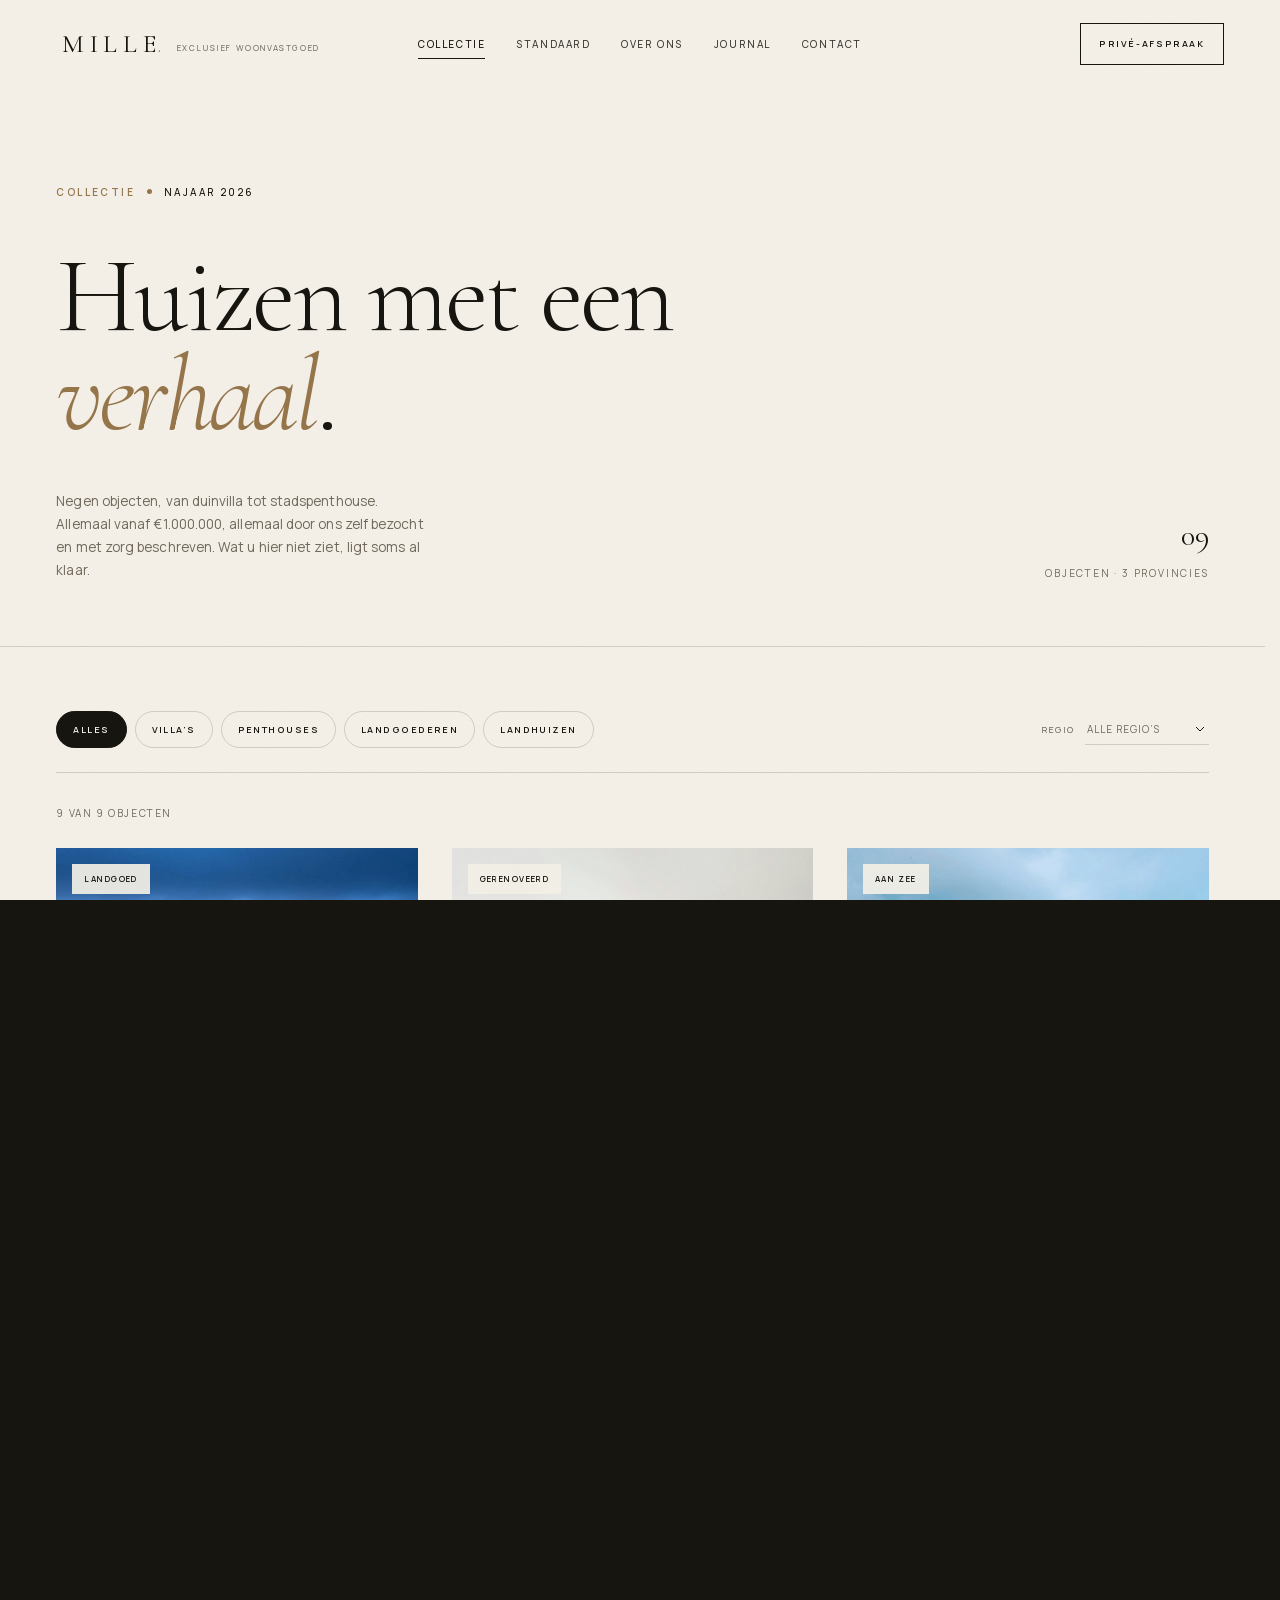
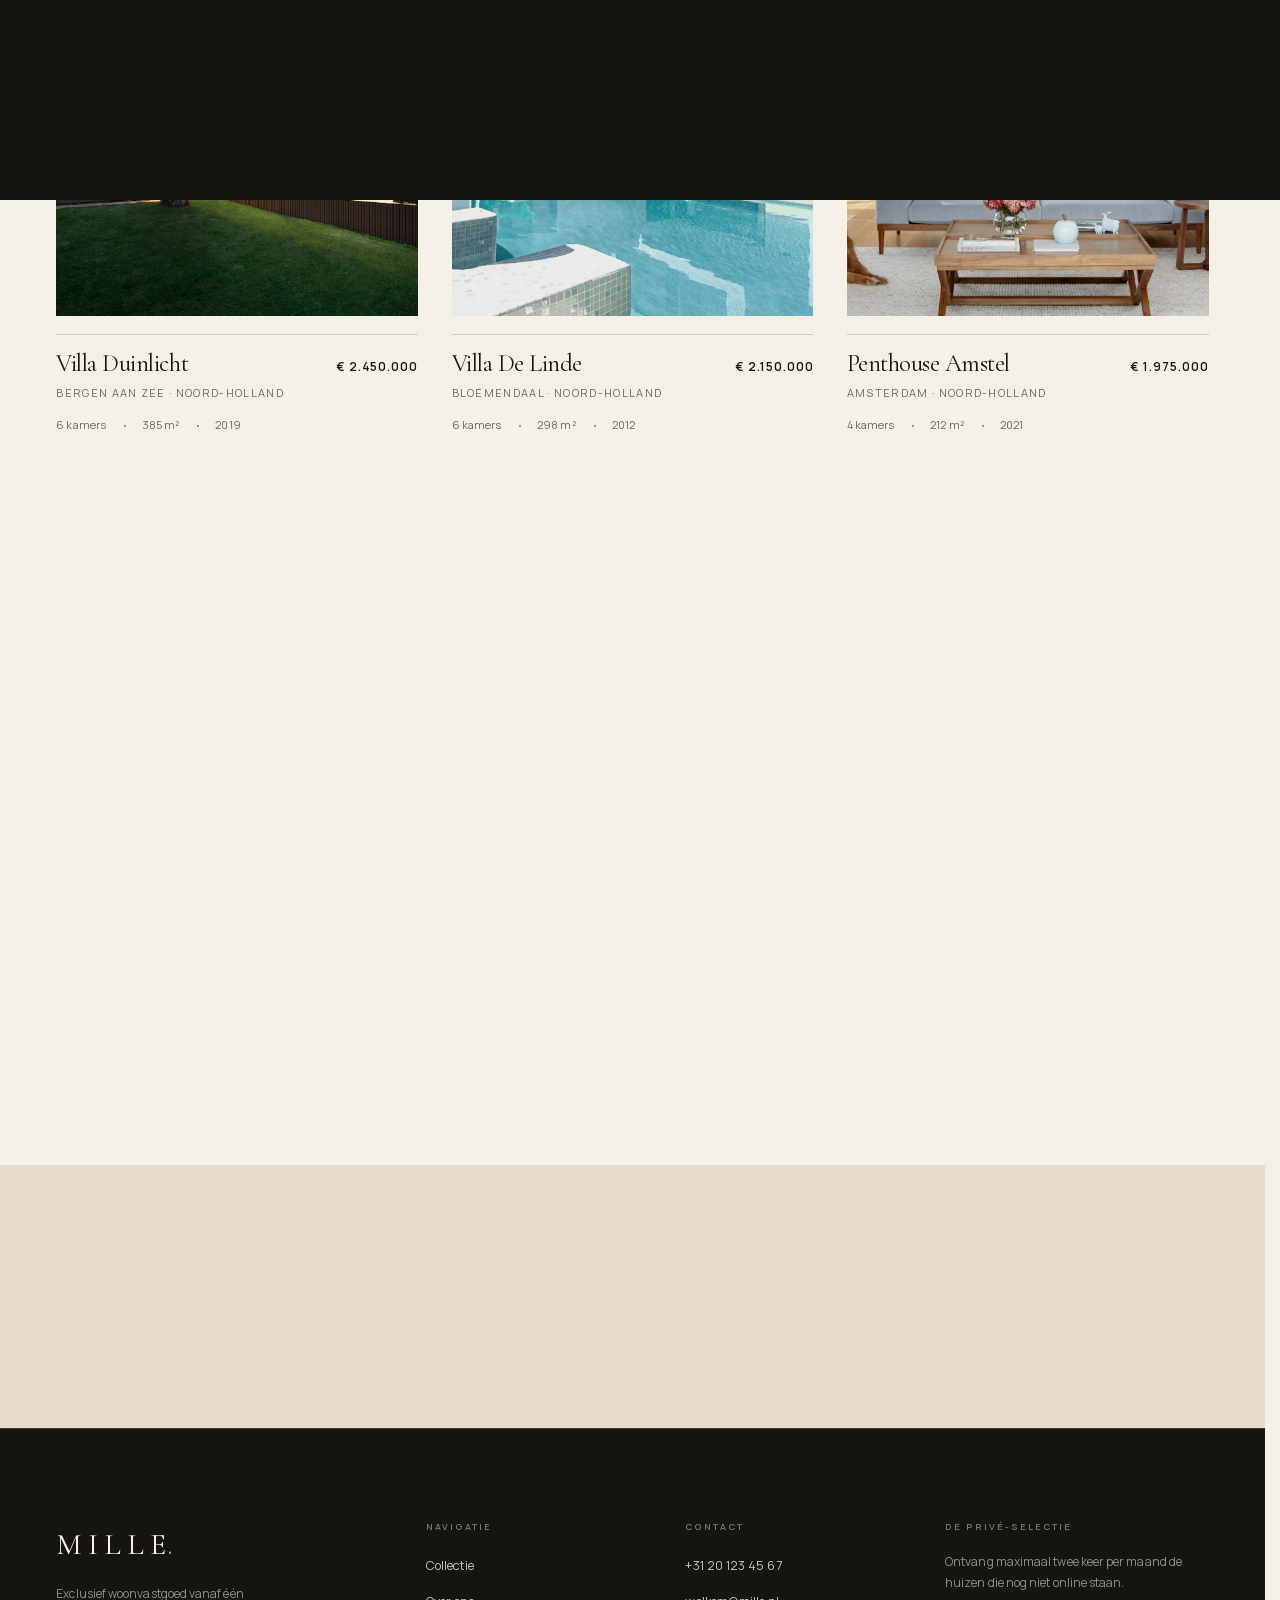
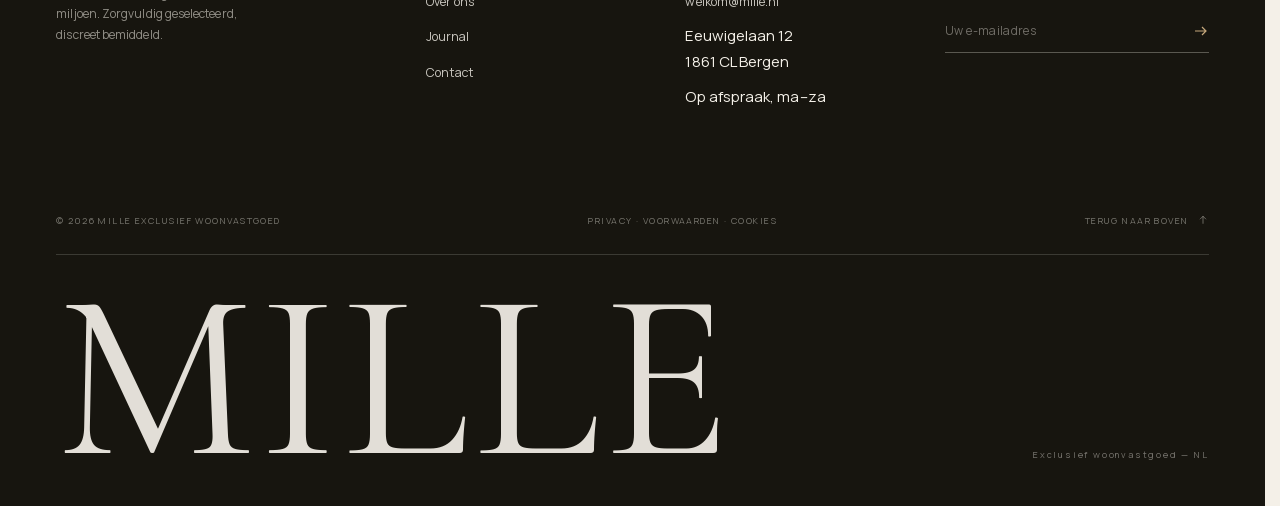
==== collectie.html @ 5c35ff41 "MILLE — high-end vastgoedsite met collectie, objectpagina's en GitHub Pages" ====
<!DOCTYPE html>
<html lang="nl">
<head>
  <meta charset="UTF-8">
  <meta name="viewport" content="width=device-width, initial-scale=1">
  <title>Collectie — negen huizen vanaf €1.000.000 | MILLE</title>
  <meta name="description" content="Bekijk de volledige collectie van MILLE: negen villa’s, penthouses en landgoederen vanaf één miljoen euro in Noord-Holland, Utrecht en Zuid-Holland.">
  <meta property="og:title" content="Collectie — negen huizen vanaf €1.000.000 | MILLE">
  <meta property="og:description" content="Bekijk de volledige collectie van MILLE: negen villa’s, penthouses en landgoederen vanaf één miljoen euro in Noord-Holland, Utrecht en Zuid-Holland.">
  <meta property="og:type" content="website">
  <meta property="og:image" content="assets/img/villa-1.jpg">
  <meta name="theme-color" content="#17150f">
  <link rel="icon" href="assets/favicon.svg" type="image/svg+xml">
  <link rel="stylesheet" href="css/style.css">
  <script>document.documentElement.classList.add('js');try{if(sessionStorage.getItem('mille-nav')==='1'){document.documentElement.classList.add('veil-on','skip-preloader');sessionStorage.removeItem('mille-nav');}}catch(e){}</script>
</head>
<body>
  <a class="skip-link" href="#main">Naar de inhoud</a>
  <div class="page-veil" aria-hidden="true"></div>
  <div class="grain" aria-hidden="true"></div>
  <div class="cursor" aria-hidden="true"></div>
  <div class="cursor-ring" aria-hidden="true"><span class="cursor-ring__label">Bekijk</span></div>

  <header class="site-header" data-header>
    <div class="header__inner">
      <a class="brand" href="index.html" aria-label="MILLE — naar de homepage">MILLE<span class="brand__dot">.</span><span class="brand__sub">Exclusief woonvastgoed</span></a>
      <nav class="nav" aria-label="Hoofdnavigatie">
        <a class="nav__link" href="collectie.html">Collectie</a>
        <a class="nav__link" href="index.html#standaard">Standaard</a>
        <a class="nav__link" href="over.html">Over ons</a>
        <a class="nav__link" href="journal.html">Journal</a>
        <a class="nav__link" href="contact.html">Contact</a>
      </nav>
      <div class="header__actions">
        <a class="header__cta" href="contact.html">Privé-afspraak</a>
        <button class="menu-toggle" data-menu-toggle aria-expanded="false" aria-controls="menu" aria-label="Menu openen"><i></i><i></i></button>
      </div>
    </div>
  </header>

  <div class="menu" id="menu" data-menu aria-hidden="true">
    <div class="menu__inner container">
      <nav class="menu__nav" aria-label="Menu">
        <a class="menu__link" href="collectie.html"><span>01</span>Collectie</a>
        <a class="menu__link" href="index.html#standaard"><span>02</span>Standaard</a>
        <a class="menu__link" href="over.html"><span>03</span>Over ons</a>
        <a class="menu__link" href="journal.html"><span>04</span>Journal</a>
        <a class="menu__link" href="contact.html"><span>05</span>Contact</a>
      </nav>
      <div class="menu__aside">
        <figure><img src="assets/img/int-3.jpg" alt="Licht interieur met designmeubelen" loading="lazy"></figure>
        <p>Liever eerst even praten? We nemen de tijd voor een persoonlijke kennismaking, op ons kantoor of bij u thuis.</p>
        <a class="link-arrow link-arrow--light" href="contact.html">Plan een afspraak
          <svg viewBox="0 0 16 16" fill="none" aria-hidden="true"><path d="M3 13L13 3M5 3h8v8" stroke="currentColor" stroke-width="1.2"/></svg>
        </a>
      </div>
    </div>
    <div class="menu__foot container">
      <span>Bergen · Amsterdam · Utrecht</span>
      <a href="tel:+31201234567">+31 20 123 45 67</a>
      <span>Est. 2011</span>
    </div>
  </div>

  <main id="main">
    <section class="page-head">
      <div class="container">
        <p class="eyebrow page-head__eyebrow"><span class="eyebrow__num">Collectie</span><span class="eyebrow__dot"></span>Najaar 2026</p>
        <h1 class="page-head__title">Huizen met een <em>verhaal</em>.</h1>
        <div class="page-head__row">
          <p class="page-head__intro">Negen objecten, van duinvilla tot stadspenthouse. Allemaal vanaf €1.000.000, allemaal door ons zelf bezocht en met zorg beschreven. Wat u hier niet ziet, ligt soms al klaar.</p>
          <div class="page-head__aside"><strong>09</strong>Objecten · 3 provincies</div>
        </div>
      </div>
    </section>

    <section class="collection">
      <div class="container">
        <div class="filters">
          <div class="filters__group" role="group" aria-label="Filter op type woning">
            <button class="chip is-active" data-filter="alles" aria-pressed="true">Alles</button>
            <button class="chip" data-filter="villa" aria-pressed="false">Villa’s</button>
            <button class="chip" data-filter="penthouse" aria-pressed="false">Penthouses</button>
            <button class="chip" data-filter="landgoed" aria-pressed="false">Landgoederen</button>
            <button class="chip" data-filter="landhuis" aria-pressed="false">Landhuizen</button>
          </div>
          <label class="filters__select">Regio
            <select data-region aria-label="Filter op regio">
              <option value="">Alle regio’s</option>
              <option value="noord-holland">Noord-Holland</option>
              <option value="utrecht">Utrecht</option>
              <option value="zuid-holland">Zuid-Holland</option>
            </select>
          </label>
        </div>

        <p class="collection__count" aria-live="polite"><span data-visible-count>9</span> van 9 objecten</p>

        <div class="collection__grid" data-collection>
          <a class="prop prop--portrait" href="landgoed-de-beuk.html" data-type="landgoed" data-region="utrecht" data-reveal="up" data-reveal-delay="0" data-cursor="Bekijk">
            <div class="prop__media">
              <span class="prop__tag">Landgoed</span>
              <img src="assets/img/villa-4.jpg" alt="Landgoed De Beuk in Lage Vuursche" loading="lazy">
              <span class="prop__view">Bekijk <svg viewBox="0 0 16 16" fill="none" aria-hidden="true"><path d="M3 13L13 3M5 3h8v8" stroke="currentColor" stroke-width="1.2"/></svg></span>
            </div>
            <div class="prop__body">
              <div class="prop__row">
                <h3 class="prop__name">Landgoed De Beuk</h3>
                <span class="prop__price">€ 3.850.000</span>
              </div>
              <p class="prop__place">Lage Vuursche · Utrecht</p>
              <div class="prop__specs"><span>9 kamers</span><span>640 m²</span><span>1908</span></div>
            </div>
          </a>
          <a class="prop prop--portrait" href="villa-oud-zuid.html" data-type="villa" data-region="noord-holland" data-reveal="up" data-reveal-delay="1" data-cursor="Bekijk">
            <div class="prop__media">
              <span class="prop__tag">Gerenoveerd</span>
              <img src="assets/img/int-1.jpg" alt="Villa Oud-Zuid in Amsterdam" loading="lazy">
              <span class="prop__view">Bekijk <svg viewBox="0 0 16 16" fill="none" aria-hidden="true"><path d="M3 13L13 3M5 3h8v8" stroke="currentColor" stroke-width="1.2"/></svg></span>
            </div>
            <div class="prop__body">
              <div class="prop__row">
                <h3 class="prop__name">Villa Oud-Zuid</h3>
                <span class="prop__price">€ 3.250.000</span>
              </div>
              <p class="prop__place">Amsterdam · Noord-Holland</p>
              <div class="prop__specs"><span>7 kamers</span><span>365 m²</span><span>1936</span></div>
            </div>
          </a>
          <a class="prop prop--portrait" href="villa-zeezicht.html" data-type="villa" data-region="zuid-holland" data-reveal="up" data-reveal-delay="2" data-cursor="Bekijk">
            <div class="prop__media">
              <span class="prop__tag">Aan zee</span>
              <img src="assets/img/villa-5.jpg" alt="Villa Zeezicht in Wassenaar" loading="lazy">
              <span class="prop__view">Bekijk <svg viewBox="0 0 16 16" fill="none" aria-hidden="true"><path d="M3 13L13 3M5 3h8v8" stroke="currentColor" stroke-width="1.2"/></svg></span>
            </div>
            <div class="prop__body">
              <div class="prop__row">
                <h3 class="prop__name">Villa Zeezicht</h3>
                <span class="prop__price">€ 2.895.000</span>
              </div>
              <p class="prop__place">Wassenaar · Zuid-Holland</p>
              <div class="prop__specs"><span>7 kamers</span><span>420 m²</span><span>2016</span></div>
            </div>
          </a>
          <a class="prop prop--portrait" href="villa-duinlicht.html" data-type="villa" data-region="noord-holland" data-reveal="up" data-reveal-delay="0" data-cursor="Bekijk">
            <div class="prop__media">
              <span class="prop__tag">Nieuw</span>
              <img src="assets/img/hero.jpg" alt="Villa Duinlicht in Bergen aan Zee" loading="lazy">
              <span class="prop__view">Bekijk <svg viewBox="0 0 16 16" fill="none" aria-hidden="true"><path d="M3 13L13 3M5 3h8v8" stroke="currentColor" stroke-width="1.2"/></svg></span>
            </div>
            <div class="prop__body">
              <div class="prop__row">
                <h3 class="prop__name">Villa Duinlicht</h3>
                <span class="prop__price">€ 2.450.000</span>
              </div>
              <p class="prop__place">Bergen aan Zee · Noord-Holland</p>
              <div class="prop__specs"><span>6 kamers</span><span>385 m²</span><span>2019</span></div>
            </div>
          </a>
          <a class="prop prop--portrait" href="villa-de-linde.html" data-type="villa" data-region="noord-holland" data-reveal="up" data-reveal-delay="1" data-cursor="Bekijk">
            <div class="prop__media">
              <span class="prop__tag">Besloten</span>
              <img src="assets/img/villa-2.jpg" alt="Villa De Linde in Bloemendaal" loading="lazy">
              <span class="prop__view">Bekijk <svg viewBox="0 0 16 16" fill="none" aria-hidden="true"><path d="M3 13L13 3M5 3h8v8" stroke="currentColor" stroke-width="1.2"/></svg></span>
            </div>
            <div class="prop__body">
              <div class="prop__row">
                <h3 class="prop__name">Villa De Linde</h3>
                <span class="prop__price">€ 2.150.000</span>
              </div>
              <p class="prop__place">Bloemendaal · Noord-Holland</p>
              <div class="prop__specs"><span>6 kamers</span><span>298 m²</span><span>2012</span></div>
            </div>
          </a>
          <a class="prop prop--portrait" href="penthouse-amstel.html" data-type="penthouse" data-region="noord-holland" data-reveal="up" data-reveal-delay="2" data-cursor="Bekijk">
            <div class="prop__media">
              <span class="prop__tag">Exclusief</span>
              <img src="assets/img/int-2.jpg" alt="Penthouse Amstel in Amsterdam" loading="lazy">
              <span class="prop__view">Bekijk <svg viewBox="0 0 16 16" fill="none" aria-hidden="true"><path d="M3 13L13 3M5 3h8v8" stroke="currentColor" stroke-width="1.2"/></svg></span>
            </div>
            <div class="prop__body">
              <div class="prop__row">
                <h3 class="prop__name">Penthouse Amstel</h3>
                <span class="prop__price">€ 1.975.000</span>
              </div>
              <p class="prop__place">Amsterdam · Noord-Holland</p>
              <div class="prop__specs"><span>4 kamers</span><span>212 m²</span><span>2021</span></div>
            </div>
          </a>
          <a class="prop prop--portrait" href="landhuis-de-wetering.html" data-type="landhuis" data-region="utrecht" data-reveal="up" data-reveal-delay="0" data-cursor="Bekijk">
            <div class="prop__media">
              <span class="prop__tag">Landhuis</span>
              <img src="assets/img/int-1.jpg" alt="Landhuis De Wetering in Utrecht" loading="lazy">
              <span class="prop__view">Bekijk <svg viewBox="0 0 16 16" fill="none" aria-hidden="true"><path d="M3 13L13 3M5 3h8v8" stroke="currentColor" stroke-width="1.2"/></svg></span>
            </div>
            <div class="prop__body">
              <div class="prop__row">
                <h3 class="prop__name">Landhuis De Wetering</h3>
                <span class="prop__price">€ 1.850.000</span>
              </div>
              <p class="prop__place">Utrecht · Utrecht</p>
              <div class="prop__specs"><span>7 kamers</span><span>310 m²</span><span>1924</span></div>
            </div>
          </a>
          <a class="prop prop--portrait" href="villa-duinroos.html" data-type="villa" data-region="zuid-holland" data-reveal="up" data-reveal-delay="1" data-cursor="Bekijk">
            <div class="prop__media">
              <span class="prop__tag">Nieuwbouw</span>
              <img src="assets/img/int-6.jpg" alt="Villa Duinroos in Noordwijk" loading="lazy">
              <span class="prop__view">Bekijk <svg viewBox="0 0 16 16" fill="none" aria-hidden="true"><path d="M3 13L13 3M5 3h8v8" stroke="currentColor" stroke-width="1.2"/></svg></span>
            </div>
            <div class="prop__body">
              <div class="prop__row">
                <h3 class="prop__name">Villa Duinroos</h3>
                <span class="prop__price">€ 1.495.000</span>
              </div>
              <p class="prop__place">Noordwijk · Zuid-Holland</p>
              <div class="prop__specs"><span>5 kamers</span><span>245 m²</span><span>2022</span></div>
            </div>
          </a>
          <a class="prop prop--portrait" href="penthouse-maas.html" data-type="penthouse" data-region="zuid-holland" data-reveal="up" data-reveal-delay="2" data-cursor="Bekijk">
            <div class="prop__media">
              <span class="prop__tag">Nieuw</span>
              <img src="assets/img/int-3.jpg" alt="Penthouse Maas in Rotterdam" loading="lazy">
              <span class="prop__view">Bekijk <svg viewBox="0 0 16 16" fill="none" aria-hidden="true"><path d="M3 13L13 3M5 3h8v8" stroke="currentColor" stroke-width="1.2"/></svg></span>
            </div>
            <div class="prop__body">
              <div class="prop__row">
                <h3 class="prop__name">Penthouse Maas</h3>
                <span class="prop__price">€ 1.395.000</span>
              </div>
              <p class="prop__place">Rotterdam · Zuid-Holland</p>
              <div class="prop__specs"><span>4 kamers</span><span>186 m²</span><span>2020</span></div>
            </div>
          </a>
        </div>

        <div class="collection__empty" data-empty>
          <h3>Geen objecten in deze selectie.</h3>
          <p>Verruim het filter of <a class="link-arrow" href="contact.html">vertel ons wat u zoekt</a> — veel huizen zijn nog niet openbaar.</p>
        </div>
      </div>
    </section>

    <section class="section section--tight section--sand">
      <div class="container private-cta" data-reveal="up">
        <h2>Het mooiste huis staat vaak <em>niet</em> online.</h2>
        <div class="private-cta__aside">
          <p>Ongeveer de helft van onze verkopen komt tot stand buiten de portalen. Laat ons weten wat u zoekt.</p>
          <a class="btn btn--outline" href="contact.html" data-magnetic><span>Privé-selectie aanvragen <svg viewBox="0 0 16 16" fill="none" aria-hidden="true"><path d="M3 13L13 3M5 3h8v8" stroke="currentColor" stroke-width="1.2"/></svg></span></a>
        </div>
      </div>
    </section>
  </main>

  <footer class="site-footer">
    <div class="container">
      <div class="footer__top">
        <div>
          <div class="footer__brand">MILLE<span>.</span></div>
          <p class="footer__tag">Exclusief woonvastgoed vanaf één miljoen. Zorgvuldig geselecteerd, discreet bemiddeld.</p>
        </div>
        <div class="footer__col">
          <h4>Navigatie</h4>
          <ul>
            <li><a href="collectie.html">Collectie</a></li>
            <li><a href="over.html">Over ons</a></li>
            <li><a href="journal.html">Journal</a></li>
            <li><a href="contact.html">Contact</a></li>
          </ul>
        </div>
        <div class="footer__col">
          <h4>Contact</h4>
          <ul>
            <li><a href="tel:+31201234567">+31 20 123 45 67</a></li>
            <li><a href="mailto:welkom@mille.nl">welkom@mille.nl</a></li>
            <li>Eeuwigelaan 12<br>1861 CL Bergen</li>
            <li>Op afspraak, ma–za</li>
          </ul>
        </div>
        <div class="footer__news">
          <h4>De privé-selectie</h4>
          <p>Ontvang maximaal twee keer per maand de huizen die nog niet online staan.</p>
          <form class="newsletter" data-newsletter>
            <input type="email" name="email" placeholder="Uw e-mailadres" aria-label="Uw e-mailadres" required>
            <button type="submit" aria-label="Aanmelden">
              <svg viewBox="0 0 16 16" fill="none" aria-hidden="true"><path d="M2 8h11M9 4l4 4-4 4" stroke="currentColor" stroke-width="1.2"/></svg>
            </button>
          </form>
          <div class="newsletter__msg" data-newsletter-msg aria-live="polite"></div>
        </div>
      </div>
      <div class="footer__bottom">
        <span>© <span data-year>2026</span> Mille Exclusief Woonvastgoed</span>
        <span><a href="juridisch.html#privacy">Privacy</a> · <a href="juridisch.html#voorwaarden">Voorwaarden</a> · <a href="juridisch.html#cookies">Cookies</a></span>
        <a class="footer__toplink" href="#main" data-top>Terug naar boven
          <svg viewBox="0 0 16 16" fill="none" aria-hidden="true"><path d="M8 13V3M4 7l4-4 4 4" stroke="currentColor" stroke-width="1.2"/></svg>
        </a>
      </div>
      <div class="footer__word" aria-hidden="true">MILLE<small>Exclusief woonvastgoed — NL</small></div>
    </div>
  </footer>
  <script src="js/main.js" defer></script>
</body>
</html>
---- css/style.css ----
@import url('../assets/fonts/fonts.css');

/* ============================================================
   MILLE — Exclusief woonvastgoed
   Design system & site styles
   ============================================================ */

/* ---------- Reset ---------- */
*, *::before, *::after { box-sizing: border-box; }
html, body, h1, h2, h3, h4, p, figure, blockquote, dl, dd { margin: 0; }
ul, ol { margin: 0; padding: 0; list-style: none; }
img, picture, svg { display: block; max-width: 100%; }
a { color: inherit; text-decoration: none; }
button, input, select, textarea { font: inherit; color: inherit; }
button { background: none; border: 0; padding: 0; cursor: pointer; }
html { -webkit-text-size-adjust: 100%; scroll-behavior: smooth; overflow-x: clip; scrollbar-gutter: stable; }
body { min-height: 100vh; }

/* ---------- Tokens ---------- */
:root {
  --ink: #17150f;
  --ink-soft: #2b2820;
  --ivory: #f4f0e8;
  --paper: #faf7f1;
  --sand: #e5dccd;
  --bronze: #96754a;
  --bronze-light: #c6a87c;
  --muted: #6f685b;
  --line: rgba(23, 21, 15, 0.16);
  --line-light: rgba(244, 240, 232, 0.18);
  --serif: 'Cormorant Garamond', 'Times New Roman', serif;
  --sans: 'Manrope', 'Helvetica Neue', Arial, sans-serif;
  --pad: clamp(20px, 4.4vw, 76px);
  --max: 1720px;
  --header-h: 88px;
  --ease: cubic-bezier(0.22, 1, 0.36, 1);
  --ease-io: cubic-bezier(0.65, 0.05, 0, 1);
}

/* ---------- Base ---------- */
body {
  background: var(--ivory);
  color: var(--ink);
  font-family: var(--sans);
  font-size: 15px;
  font-weight: 400;
  line-height: 1.7;
  letter-spacing: 0.005em;
  -webkit-font-smoothing: antialiased;
  text-rendering: optimizeLegibility;
  overflow-x: clip;
}
body.no-scroll { overflow: hidden; }
::selection { background: var(--bronze); color: var(--ivory); }
:focus-visible { outline: 1px solid var(--bronze); outline-offset: 4px; }
a:focus-visible, button:focus-visible { border-radius: 1px; }

.skip-link {
  position: fixed; top: 12px; left: 12px; z-index: 400;
  background: var(--ink); color: var(--ivory);
  padding: 12px 20px; font-size: 12px; letter-spacing: 0.12em; text-transform: uppercase;
  transform: translateY(-160%); transition: transform 0.3s var(--ease);
}
.skip-link:focus { transform: none; }

/* ---------- Typography ---------- */
h1, h2, h3, h4, .serif { font-family: var(--serif); font-weight: 300; letter-spacing: -0.02em; }
em, .italic { font-style: italic; }
.display-xl { font-size: clamp(3.4rem, 8.6vw, 8.7rem); line-height: 0.9; }
.display-lg { font-size: clamp(2.9rem, 6.1vw, 6.2rem); line-height: 0.98; }
.display-md { font-size: clamp(2.2rem, 3.9vw, 3.7rem); line-height: 1.04; }
.display-sm { font-size: clamp(1.65rem, 2.4vw, 2.35rem); line-height: 1.12; }

.eyebrow {
  display: inline-flex; align-items: center; gap: 12px;
  font-family: var(--sans); font-size: 10px; font-weight: 500;
  letter-spacing: 0.24em; text-transform: uppercase; line-height: 1.4;
  color: var(--ink);
}
.eyebrow--muted { color: var(--muted); }
.eyebrow--light { color: rgba(244, 240, 232, 0.82); }
.eyebrow__dot { width: 5px; height: 5px; border-radius: 50%; background: var(--bronze); flex: none; }
.eyebrow__num { color: var(--bronze); font-weight: 600; }

.lead { font-size: clamp(1.05rem, 1.35vw, 1.28rem); line-height: 1.65; color: var(--ink-soft); }
.muted { color: var(--muted); }
.small { font-size: 12px; line-height: 1.7; letter-spacing: 0.01em; }
.uppercase { font-size: 10px; letter-spacing: 0.2em; text-transform: uppercase; font-weight: 500; }

/* ---------- Layout ---------- */
.container { width: 100%; max-width: var(--max); margin-inline: auto; padding-inline: var(--pad); }
.container--narrow { max-width: 1120px; }
.section { padding-block: clamp(78px, 10.5vw, 156px); position: relative; }
.section--tight { padding-block: clamp(54px, 6.5vw, 96px); }
.section--paper { background: var(--paper); }
.section--sand { background: var(--sand); }
.section--ink { background: var(--ink); color: var(--ivory); }
.section--flush { padding-block: 0; }
.grid { display: grid; grid-template-columns: repeat(12, minmax(0, 1fr)); gap: clamp(18px, 2.2vw, 34px); }
.rule { height: 1px; background: var(--line); border: 0; }
.section--ink .rule { background: var(--line-light); }

.section-head { display: flex; flex-wrap: wrap; align-items: flex-end; justify-content: space-between; gap: 28px; margin-bottom: clamp(38px, 5vw, 72px); }
.section-head__title { max-width: 16ch; }
.section-head__aside { max-width: 38ch; padding-bottom: 6px; }
.section-head__aside p { color: var(--muted); font-size: 14px; }
.section--ink .section-head__aside p { color: rgba(244, 240, 232, 0.62); }

/* ---------- Links & buttons ---------- */
[id] { scroll-margin-top: calc(var(--header-h) + 24px); }
.link-arrow {
  display: inline-flex; align-items: center; gap: 14px;
  font-size: 11px; font-weight: 600; letter-spacing: 0.18em; text-transform: uppercase;
  padding-bottom: 8px; border-bottom: 1px solid var(--ink);
  transition: color 0.4s var(--ease), border-color 0.4s var(--ease);
}
.link-arrow svg { width: 14px; height: 14px; transition: transform 0.5s var(--ease); }
.link-arrow:hover { color: var(--bronze); border-color: var(--bronze); }
.link-arrow:hover svg { transform: translate(3px, -3px); }
.link-arrow--light { color: var(--ivory); border-color: rgba(244, 240, 232, 0.5); }
.link-arrow--light:hover { color: var(--bronze-light); border-color: var(--bronze-light); }

.btn {
  --btn-bg: var(--ink); --btn-fg: var(--ivory); --btn-line: var(--ink);
  position: relative; display: inline-flex; align-items: center; justify-content: center; gap: 12px;
  min-height: 52px; padding: 15px 30px; overflow: hidden;
  background: var(--btn-bg); color: var(--btn-fg); border: 1px solid var(--btn-line);
  font-size: 10px; font-weight: 600; letter-spacing: 0.2em; text-transform: uppercase;
  transition: color 0.45s var(--ease), background 0.45s var(--ease), border-color 0.45s var(--ease);
  will-change: transform;
}
.btn span { position: relative; z-index: 1; display: inline-flex; align-items: center; gap: 12px; }
.btn::after {
  content: ''; position: absolute; inset: 0; background: var(--bronze);
  transform: translateY(101%); transition: transform 0.55s var(--ease-io);
}
.btn:hover::after { transform: translateY(0); }
.btn:hover { color: var(--ivory); border-color: var(--bronze); }
.btn svg { width: 13px; height: 13px; }
.btn--light { --btn-bg: transparent; --btn-fg: var(--ivory); --btn-line: rgba(244, 240, 232, 0.45); }
.btn--light:hover { color: var(--ivory); }
.btn--outline { --btn-bg: transparent; --btn-fg: var(--ink); --btn-line: var(--ink); }
.btn--outline:hover { color: var(--ivory); border-color: var(--bronze); }
.btn--block { width: 100%; }

.circle-link {
  display: inline-flex; align-items: center; justify-content: center;
  width: 58px; height: 58px; border: 1px solid var(--line); border-radius: 50%;
  transition: background 0.45s var(--ease), color 0.45s var(--ease), border-color 0.45s var(--ease), transform 0.45s var(--ease);
}
.circle-link svg { width: 16px; height: 16px; }
.circle-link:hover { background: var(--ink); color: var(--ivory); border-color: var(--ink); transform: rotate(45deg); }

/* ---------- Grain & veil ---------- */
.grain {
  position: fixed; inset: 0; z-index: 90; pointer-events: none; opacity: 0.05;
  background-image: url("data:image/svg+xml,%3Csvg xmlns='http://www.w3.org/2000/svg' width='140' height='140'%3E%3Cfilter id='n'%3E%3CfeTurbulence type='fractalNoise' baseFrequency='0.9' numOctaves='3' stitchTiles='stitch'/%3E%3C/filter%3E%3Crect width='100%25' height='100%25' filter='url(%23n)' opacity='0.7'/%3E%3C/svg%3E");
  mix-blend-mode: multiply;
}
.page-veil {
  position: fixed; inset: 0; z-index: 250; background: var(--ink); pointer-events: none;
  transform: translateY(100%); transition: transform 0.65s var(--ease-io);
}
body.is-leaving .page-veil { transform: translateY(0); }
html.veil-on .page-veil { transform: translateY(0); transition: none; }

/* ---------- Preloader ---------- */
.preloader {
  display: none;
  position: fixed; inset: 0; z-index: 300; display: grid; place-items: center;
  background: var(--ink); color: var(--ivory);
  transition: transform 1.05s var(--ease-io), visibility 0s linear 1.05s;
}
.js .preloader { display: grid; }
.skip-preloader .preloader { display: none !important; }
.preloader__inner { display: flex; flex-direction: column; align-items: center; }
.preloader__logo {
  font-family: var(--serif); font-weight: 300; font-size: clamp(42px, 6vw, 68px);
  letter-spacing: 0.24em; line-height: 1; padding-left: 0.24em;
}
.preloader__tag { margin-top: 16px; font-size: 9px; letter-spacing: 0.34em; text-transform: uppercase; color: rgba(244, 240, 232, 0.55); }
.preloader__bar { width: min(260px, 46vw); height: 1px; margin-top: 34px; background: rgba(244, 240, 232, 0.16); overflow: hidden; }
.preloader__bar span { display: block; height: 100%; width: 100%; background: var(--bronze-light); transform: scaleX(0); transform-origin: left; transition: transform 1.4s var(--ease); }
.preloader.is-ready .preloader__bar span { transform: scaleX(1); }
.preloader.is-done { transform: translateY(-100%); visibility: hidden; }
html.is-loading, html.is-loading body { overflow: hidden; }

/* ---------- Cursor ---------- */
.cursor, .cursor-ring { position: fixed; top: 0; left: 0; z-index: 350; pointer-events: none; border-radius: 50%; opacity: 0; }
.cursor.is-visible, .cursor-ring.is-visible { opacity: 1; }
.cursor { width: 6px; height: 6px; background: var(--bronze-light); margin: -3px 0 0 -3px; mix-blend-mode: difference; }
.cursor-ring {
  width: 42px; height: 42px; margin: -21px 0 0 -21px; border: 1px solid rgba(244, 240, 232, 0.7);
  display: grid; place-items: center; mix-blend-mode: difference;
  transition: width 0.4s var(--ease), height 0.4s var(--ease), margin 0.4s var(--ease), background 0.4s var(--ease), border-color 0.4s var(--ease);
}
.cursor-ring__label {
  font-family: var(--sans); font-size: 8px; font-weight: 600; letter-spacing: 0.16em; text-transform: uppercase;
  color: var(--ink); opacity: 0; transform: scale(0.6); transition: opacity 0.3s, transform 0.3s;
  white-space: nowrap;
}
.cursor-ring.is-view { width: 92px; height: 92px; margin: -46px 0 0 -46px; background: var(--ivory); border-color: var(--ivory); mix-blend-mode: normal; }
.cursor-ring.is-view .cursor-ring__label { opacity: 1; transform: none; }
.cursor-ring.is-link { width: 62px; height: 62px; margin: -31px 0 0 -31px; border-color: var(--ivory); }
@media (hover: none), (pointer: coarse) { .cursor, .cursor-ring { display: none; } }

/* ---------- Header ---------- */
.site-header {
  position: fixed; top: 0; left: 0; width: 100%; z-index: 120;
  color: var(--ink);
  transition: transform 0.6s var(--ease), background 0.5s var(--ease), color 0.4s var(--ease), border-color 0.5s var(--ease), height 0.4s var(--ease);
  border-bottom: 1px solid transparent;
}
.header__inner {
  height: var(--header-h); max-width: var(--max); margin-inline: auto; padding-inline: var(--pad);
  display: grid; grid-template-columns: 1fr auto 1fr; align-items: center; gap: 24px;
}
.brand {
  justify-self: start; display: inline-flex; align-items: baseline; gap: 0;
  font-family: var(--serif); font-size: 26px; font-weight: 400; letter-spacing: 0.22em; line-height: 1;
  padding-left: 0.22em;
}
.brand__dot { color: var(--bronze); font-size: 0.8em; margin-left: -0.18em; }
.brand__sub {
  display: none; margin-left: 10px; font-family: var(--sans); font-size: 8px; font-weight: 500;
  letter-spacing: 0.2em; text-transform: uppercase; opacity: 0.55; transform: translateY(-1px);
}
.nav { display: flex; align-items: center; gap: clamp(20px, 2.4vw, 38px); justify-self: center; }
.nav__link {
  position: relative; font-size: 10px; font-weight: 500; letter-spacing: 0.16em; text-transform: uppercase;
  padding: 6px 0; opacity: 0.82; transition: opacity 0.3s var(--ease);
}
.nav__link::after {
  content: ''; position: absolute; left: 0; bottom: 0; width: 100%; height: 1px;
  background: currentColor; transform: scaleX(0); transform-origin: right;
  transition: transform 0.45s var(--ease);
}
.nav__link:hover { opacity: 1; }
.nav__link:hover::after, .nav__link.is-active::after { transform: scaleX(1); transform-origin: left; }
.nav__link.is-active { opacity: 1; }
.header__actions { justify-self: end; display: flex; align-items: center; gap: 18px; }
.header__cta {
  font-size: 9px; font-weight: 600; letter-spacing: 0.18em; text-transform: uppercase;
  border: 1px solid currentColor; padding: 12px 18px; transition: background 0.4s var(--ease), color 0.4s var(--ease);
}
.header__cta:hover { background: var(--ink); color: var(--ivory); border-color: var(--ink); }
.menu-toggle { display: none; width: 26px; height: 20px; position: relative; }
.menu-toggle i { position: absolute; left: 0; width: 100%; height: 1px; background: currentColor; transition: transform 0.4s var(--ease), opacity 0.3s; }
.menu-toggle i:nth-child(1) { top: 5px; }
.menu-toggle i:nth-child(2) { top: 13px; }
body.menu-open .menu-toggle i:nth-child(1) { transform: translateY(4px) rotate(45deg); }
body.menu-open .menu-toggle i:nth-child(2) { transform: translateY(-4px) rotate(-45deg); }

.site-header[data-over] { color: var(--ivory); }
.site-header[data-over] .header__cta:hover { background: var(--ivory); color: var(--ink); border-color: var(--ivory); }
.site-header.is-solid {
  background: rgba(244, 240, 232, 0.94); color: var(--ink);
  -webkit-backdrop-filter: blur(14px); backdrop-filter: blur(14px);
  border-bottom-color: var(--line);
}
.site-header.is-solid .header__inner { height: 74px; }
.site-header.is-solid .header__cta:hover { background: var(--ink); color: var(--ivory); border-color: var(--ink); }
.site-header.is-hidden { transform: translateY(-101%); }
body.menu-open .site-header {
  background: transparent; color: var(--ivory); border-bottom-color: transparent;
  -webkit-backdrop-filter: none; backdrop-filter: none;
}
body.menu-open .site-header .header__cta { display: none; }
body.menu-open .site-header .brand__dot { color: var(--bronze-light); }

/* ---------- Mobile menu ---------- */
.menu {
  position: fixed; inset: 0; z-index: 110; background: var(--ink); color: var(--ivory);
  transform: translateY(-100%); transition: transform 0.75s var(--ease-io), visibility 0s linear 0.75s;
  display: flex; flex-direction: column; padding-top: 110px; padding-bottom: 40px;
  overflow-y: auto; visibility: hidden;
}
.menu.is-open { transform: none; visibility: visible; transition: transform 0.75s var(--ease-io); }
.menu__inner { display: grid; grid-template-columns: 1.3fr 0.7fr; gap: 60px; flex: 1; align-items: center; }
.menu__nav { display: flex; flex-direction: column; }
.menu__link {
  display: flex; align-items: baseline; gap: 18px; padding: 14px 0;
  border-bottom: 1px solid var(--line-light);
  font-family: var(--serif); font-size: clamp(34px, 6vw, 58px); line-height: 1.05; font-weight: 300;
  transition: color 0.4s var(--ease), padding-left 0.5s var(--ease);
  opacity: 0; transform: translateY(24px);
}
.menu.is-open .menu__link { opacity: 1; transform: none; transition: opacity 0.7s var(--ease), transform 0.7s var(--ease), color 0.4s, padding-left 0.5s; }
.menu__link:nth-child(1) { transition-delay: 0.12s; }
.menu__link:nth-child(2) { transition-delay: 0.18s; }
.menu__link:nth-child(3) { transition-delay: 0.24s; }
.menu__link:nth-child(4) { transition-delay: 0.30s; }
.menu__link:nth-child(5) { transition-delay: 0.36s; }
.menu__link:nth-child(6) { transition-delay: 0.42s; }
.menu__link span { font-family: var(--sans); font-size: 9px; letter-spacing: 0.2em; color: var(--bronze-light); opacity: 0.7; }
.menu__link:hover { color: var(--bronze-light); padding-left: 10px; }
.menu__aside { display: flex; flex-direction: column; gap: 26px; }
.menu__aside figure { overflow: hidden; aspect-ratio: 4 / 5; }
.menu__aside img { width: 100%; height: 100%; object-fit: cover; filter: saturate(0.85); }
.menu__aside p { font-size: 13px; color: rgba(244, 240, 232, 0.6); max-width: 28ch; }
.menu__aside a { text-decoration: underline; text-underline-offset: 4px; }
.menu__foot { display: flex; justify-content: space-between; align-items: center; gap: 20px; border-top: 1px solid var(--line-light); padding-top: 24px; margin-top: 40px; font-size: 9px; letter-spacing: 0.18em; text-transform: uppercase; color: rgba(244, 240, 232, 0.55); }

/* ---------- Hero ---------- */
.hero {
  position: relative; min-height: 620px; min-height: 100svh; display: flex; flex-direction: column;
  justify-content: flex-end; color: var(--ivory); overflow: hidden; background: var(--ink);
}
.hero__media { position: absolute; inset: -8% 0; z-index: 0; will-change: transform; }
.hero__media img {
  width: 100%; height: 100%; object-fit: cover; object-position: 50% 58%;
  animation: heroZoom 22s var(--ease) both;
}
@keyframes heroZoom { from { transform: scale(1.12); } to { transform: scale(1); } }
.hero__shade {
  position: absolute; inset: 0; z-index: 1;
  background:
    linear-gradient(to top, rgba(12, 11, 8, 0.82) 0%, rgba(12, 11, 8, 0.25) 46%, rgba(12, 11, 8, 0.42) 100%),
    linear-gradient(to right, rgba(12, 11, 8, 0.45), transparent 65%);
}
.hero__inner { position: relative; z-index: 2; width: 100%; padding-bottom: clamp(40px, 5vw, 64px); }
.hero__eyebrow { margin-bottom: clamp(28px, 4vw, 54px); color: rgba(244, 240, 232, 0.8); }
.hero__title { font-size: clamp(3.4rem, 9.4vw, 9.4rem); line-height: 0.88; letter-spacing: -0.028em; max-width: 15ch; }
.hero__title em { font-style: italic; color: var(--bronze-light); }
.hero__title .line { display: block; overflow: hidden; padding-bottom: 0.04em; }
.hero__title .line > span { display: block; transform: none; transition: transform 1.15s var(--ease); }
html.js .hero__title .line > span { transform: translateY(108%); }
html.js body.is-loaded .hero__title .line > span { transform: none; }
.hero__title .line:nth-child(1) > span { transition-delay: 0.75s; }
.hero__title .line:nth-child(2) > span { transition-delay: 0.85s; }
.hero__title .line:nth-child(3) > span { transition-delay: 0.95s; }
.hero__foot {
  display: flex; align-items: flex-end; justify-content: space-between; gap: 40px;
  margin-top: clamp(34px, 4vw, 54px); padding-top: 26px; border-top: 1px solid rgba(244, 240, 232, 0.24);
}
.hero__intro { max-width: 40ch; font-size: 13.5px; line-height: 1.65; color: rgba(244, 240, 232, 0.82); }
.hero__actions { display: flex; align-items: center; gap: 14px; flex-wrap: wrap; }
.hero__scroll {
  position: absolute; right: var(--pad); bottom: 0; z-index: 3;
  display: flex; flex-direction: column; align-items: center; gap: 12px;
  font-size: 8px; letter-spacing: 0.28em; text-transform: uppercase; color: rgba(244, 240, 232, 0.6);
  writing-mode: vertical-rl; padding-bottom: 24px;
}
.hero__scroll::after { content: ''; width: 1px; height: 54px; background: rgba(244, 240, 232, 0.4); animation: scrollLine 2.4s var(--ease) infinite; transform-origin: top; }
@keyframes scrollLine { 0% { transform: scaleY(0); } 45% { transform: scaleY(1); } 100% { transform: scaleY(1); opacity: 0; } }

/* ---------- Marquee ---------- */
.marquee { overflow: hidden; border-block: 1px solid var(--line); padding: 20px 0; background: var(--ivory); }
.marquee__track { display: flex; width: max-content; animation: marquee 42s linear infinite; }
.marquee:hover .marquee__track { animation-play-state: paused; }
.marquee__group { display: flex; align-items: center; flex: none; }
.marquee__item {
  display: inline-flex; align-items: center; gap: 34px; padding-right: 34px;
  font-size: 10px; letter-spacing: 0.22em; text-transform: uppercase; color: var(--muted); white-space: nowrap;
}
.marquee__item::after { content: '·'; color: var(--bronze); font-size: 18px; line-height: 0; }
@keyframes marquee { to { transform: translateX(-50%); } }

/* ---------- Intro ---------- */
.intro { border-bottom: 1px solid var(--line); }
.intro__head { display: grid; grid-template-columns: 1fr 2fr; gap: 32px; align-items: start; }
.intro__title { font-size: clamp(2.4rem, 5.1vw, 5.1rem); line-height: 1.02; max-width: 20ch; margin-top: 10px; }
.intro__title em { color: var(--bronze); }
.intro__body { display: grid; grid-template-columns: 1fr 1fr; gap: clamp(28px, 5vw, 92px); margin-top: clamp(48px, 7vw, 100px); padding-left: calc(33.333% + 16px); }
.intro__body p + p { margin-top: 18px; }
.intro__body .lead { font-family: var(--serif); font-size: clamp(1.35rem, 1.8vw, 1.7rem); line-height: 1.45; font-weight: 400; }
.intro__body .link-arrow { margin-top: 32px; }
.intro__sign { margin-top: 22px; font-family: var(--serif); font-style: italic; font-size: 22px; color: var(--bronze); }

/* ---------- Featured collection ---------- */
.featured { background: var(--paper); }
.featured__grid { display: grid; grid-template-columns: repeat(12, minmax(0, 1fr)); gap: clamp(20px, 2.6vw, 40px); align-items: start; }
.featured__grid > .prop:nth-child(1) { grid-column: 1 / 7; }
.featured__grid > .prop:nth-child(2) { grid-column: 8 / 13; margin-top: clamp(40px, 7vw, 120px); }
.featured__grid > .prop:nth-child(3) { grid-column: 4 / 10; margin-top: clamp(30px, 6vw, 90px); }

.prop { display: block; position: relative; }
.prop__media { position: relative; overflow: hidden; background: var(--sand); }
.prop__media img { width: 100%; height: 100%; object-fit: cover; filter: saturate(0.82) contrast(1.02); transition: transform 1.3s var(--ease), filter 1s var(--ease); }
.prop__media::after {
  content: ''; position: absolute; inset: 0; background: linear-gradient(to top, rgba(15, 14, 10, 0.3), transparent 45%);
  opacity: 0; transition: opacity 0.6s var(--ease);
}
.prop:hover .prop__media img { transform: scale(1.045); filter: saturate(1) contrast(1.01); }
.prop:hover .prop__media::after { opacity: 1; }
.prop--portrait .prop__media { aspect-ratio: 4 / 5; }
.prop--landscape .prop__media { aspect-ratio: 16 / 11; }
.prop--tall .prop__media { aspect-ratio: 3 / 4; }
.prop__tag {
  position: absolute; top: 16px; left: 16px; z-index: 2;
  background: rgba(244, 240, 232, 0.93); color: var(--ink); padding: 8px 12px;
  font-size: 8px; font-weight: 600; letter-spacing: 0.18em; text-transform: uppercase;
  -webkit-backdrop-filter: blur(4px); backdrop-filter: blur(4px);
}
.prop__view {
  position: absolute; z-index: 2; right: 18px; bottom: 18px;
  width: 66px; height: 66px; border-radius: 50%; background: var(--ivory); color: var(--ink);
  display: grid; place-items: center; font-size: 8px; font-weight: 600; letter-spacing: 0.12em; text-transform: uppercase;
  opacity: 0; transform: translateY(10px) scale(0.9); transition: opacity 0.45s var(--ease), transform 0.45s var(--ease);
}
.prop__view svg { width: 14px; height: 14px; }
.prop:hover .prop__view { opacity: 1; transform: none; }
.prop__body { padding-top: 16px; margin-top: 18px; border-top: 1px solid var(--line); }
.prop__row { display: flex; align-items: baseline; justify-content: space-between; gap: 18px; }
.prop__name { font-family: var(--serif); font-size: clamp(1.4rem, 1.9vw, 1.9rem); line-height: 1.1; font-weight: 400; }
.prop__price { font-size: 12px; font-weight: 600; letter-spacing: 0.08em; white-space: nowrap; }
.prop__place { margin-top: 6px; font-size: 11px; letter-spacing: 0.12em; text-transform: uppercase; color: var(--muted); }
.prop__specs { display: flex; gap: 18px; margin-top: 14px; font-size: 11px; color: var(--muted); }
.prop__specs span { display: inline-flex; align-items: center; gap: 6px; }
.prop__specs span + span::before { content: ''; width: 2px; height: 2px; border-radius: 50%; background: var(--bronze); margin-right: 10px; }
.featured__foot { display: flex; justify-content: space-between; align-items: center; gap: 24px; margin-top: clamp(48px, 6vw, 84px); padding-top: 24px; border-top: 1px solid var(--line); }
.featured__count { font-size: 11px; letter-spacing: 0.16em; text-transform: uppercase; color: var(--muted); }
.featured__count strong { color: var(--ink); font-weight: 600; }

/* ---------- Standard / services ---------- */
.standard { background: var(--ivory); }
.standard__layout { display: grid; grid-template-columns: 1.15fr 0.85fr; gap: clamp(40px, 7vw, 110px); align-items: start; }
.standard__list { border-top: 1px solid var(--line); }
.service {
  display: grid; grid-template-columns: 58px 1fr; gap: 20px; align-items: start;
  padding: 30px 0 34px; border-bottom: 1px solid var(--line); position: relative;
  transition: padding-left 0.5s var(--ease);
}
.service::before {
  content: ''; position: absolute; inset: 0; background: var(--paper); opacity: 0;
  transition: opacity 0.45s var(--ease); z-index: 0;
}
.service > * { position: relative; z-index: 1; }
.service__num { font-size: 10px; font-weight: 600; letter-spacing: 0.18em; color: var(--bronze); padding-top: 10px; }
.service__head { display: flex; align-items: baseline; justify-content: space-between; gap: 20px; }
.service__title { font-family: var(--serif); font-size: clamp(1.8rem, 2.7vw, 2.7rem); font-weight: 300; line-height: 1.05; transition: transform 0.5s var(--ease), color 0.4s; }
.service__plus { font-size: 18px; font-weight: 300; color: var(--bronze); transition: transform 0.5s var(--ease); }
.service__text { max-width: 42ch; margin-top: 10px; font-size: 13px; color: var(--muted); line-height: 1.7; }
.service:hover { padding-left: 14px; }
.service:hover .service__title { color: var(--bronze); }
.service:hover .service__plus { transform: rotate(90deg); }
.service:hover::before { opacity: 1; }
.standard__media { position: sticky; top: 110px; aspect-ratio: 3 / 4; overflow: hidden; background: var(--sand); }
.standard__media img { position: absolute; inset: 0; width: 100%; height: 100%; object-fit: cover; opacity: 0; transform: scale(1.04); transition: opacity 0.8s var(--ease), transform 1.2s var(--ease); }
.standard__media img.is-active { opacity: 1; transform: none; }
.standard__caption {
  position: absolute; left: 0; bottom: 0; right: 0; z-index: 2; padding: 24px;
  display: flex; justify-content: space-between; align-items: flex-end; gap: 16px;
  color: var(--ivory); background: linear-gradient(to top, rgba(12, 11, 8, 0.65), transparent);
  font-size: 9px; letter-spacing: 0.18em; text-transform: uppercase;
}
.standard__note { display: flex; justify-content: space-between; align-items: center; gap: 20px; margin-top: 28px; padding-top: 20px; border-top: 1px solid var(--line); font-size: 10px; letter-spacing: 0.16em; text-transform: uppercase; color: var(--muted); }

/* ---------- Stats ---------- */
.stats { background: var(--ink); color: var(--ivory); padding-block: clamp(60px, 7vw, 96px); }
.stats__grid { display: grid; grid-template-columns: repeat(4, 1fr); }
.stat { padding: 8px clamp(16px, 2.4vw, 40px); border-left: 1px solid var(--line-light); }
.stat:first-child { border-left: 0; padding-left: 0; }
.stat__num { font-family: var(--serif); font-weight: 300; font-size: clamp(3.4rem, 6.2vw, 6rem); line-height: 1; letter-spacing: -0.03em; }
.stat__num sup { font-size: 0.38em; vertical-align: super; letter-spacing: 0; color: var(--bronze-light); }
.stat__label { margin-top: 12px; font-size: 9px; letter-spacing: 0.2em; text-transform: uppercase; color: rgba(244, 240, 232, 0.58); }
.stats__foot { display: flex; justify-content: space-between; gap: 24px; margin-top: 44px; padding-top: 20px; border-top: 1px solid var(--line-light); font-size: 9px; letter-spacing: 0.18em; text-transform: uppercase; color: rgba(244, 240, 232, 0.46); }

/* ---------- Quote ---------- */
.quote { background: var(--paper); overflow: hidden; }
.quote__grid { display: grid; grid-template-columns: 340px 1fr; gap: clamp(40px, 7vw, 110px); align-items: center; }
.quote__portrait { position: relative; aspect-ratio: 4 / 5; overflow: hidden; background: var(--sand); }
.quote__portrait img { position: absolute; inset: 0; width: 100%; height: 100%; object-fit: cover; opacity: 0; transform: scale(1.06); transition: opacity 0.8s var(--ease), transform 1.2s var(--ease); }
.quote__portrait img.is-active { opacity: 1; transform: none; }
.quote__badge { position: absolute; z-index: 2; left: 16px; bottom: 16px; background: var(--ivory); padding: 9px 12px; font-size: 8px; font-weight: 600; letter-spacing: 0.16em; text-transform: uppercase; }
.quote__stage { position: relative; }
.quote__item { position: absolute; inset: 0; opacity: 0; visibility: hidden; transform: translateY(16px); transition: opacity 0.6s var(--ease), transform 0.6s var(--ease), visibility 0s linear 0.6s; }
.quote__item.is-active { position: relative; opacity: 1; visibility: visible; transform: none; transition: opacity 0.7s var(--ease), transform 0.7s var(--ease); }
.quote__mark { font-family: var(--serif); font-size: 90px; line-height: 0.6; color: var(--bronze); height: 44px; display: block; }
.quote__text { font-family: var(--serif); font-size: clamp(1.9rem, 3.4vw, 3.3rem); line-height: 1.15; font-weight: 300; letter-spacing: -0.015em; max-width: 24ch; }
.quote__meta { display: flex; align-items: center; gap: 16px; margin-top: 32px; }
.quote__meta strong { font-size: 11px; letter-spacing: 0.14em; text-transform: uppercase; font-weight: 600; }
.quote__meta span { font-size: 11px; color: var(--muted); }
.quote__meta span::before { content: '—'; margin-right: 8px; color: var(--bronze); }
.quote__nav { display: flex; align-items: center; gap: 18px; margin-top: 38px; }
.quote__dots { display: flex; gap: 8px; }
.quote__dot { width: 24px; height: 1px; background: var(--line); transition: background 0.3s, width 0.4s var(--ease); }
.quote__dot.is-active { background: var(--ink); width: 44px; }
.quote__arrows { display: flex; gap: 8px; margin-left: auto; }
.quote__arrow { width: 40px; height: 40px; border: 1px solid var(--line); border-radius: 50%; display: grid; place-items: center; transition: background 0.35s, color 0.35s, border-color 0.35s; }
.quote__arrow:hover { background: var(--ink); color: var(--ivory); border-color: var(--ink); }
.quote__arrow svg { width: 13px; height: 13px; }
.quote__count { font-size: 10px; letter-spacing: 0.18em; color: var(--muted); }

/* ---------- Journal ---------- */
.journal { background: var(--ivory); }
.journal__grid { display: grid; grid-template-columns: repeat(3, 1fr); gap: clamp(22px, 2.8vw, 40px); }
.post { display: block; }
.post__media { overflow: hidden; aspect-ratio: 4 / 3; background: var(--sand); }
.post__media img { width: 100%; height: 100%; object-fit: cover; transition: transform 1.2s var(--ease); }
.post:hover .post__media img { transform: scale(1.05); }
.post__meta { display: flex; gap: 12px; align-items: center; margin-top: 18px; font-size: 9px; letter-spacing: 0.18em; text-transform: uppercase; color: var(--muted); }
.post__meta span:first-child { color: var(--bronze); }
.post__title { font-family: var(--serif); font-size: clamp(1.5rem, 2.1vw, 2.1rem); line-height: 1.14; margin-top: 10px; font-weight: 400; max-width: 22ch; }
.post:hover .post__title { color: var(--bronze); }
.post__title, .post__meta { transition: color 0.4s; }
.post__excerpt { margin-top: 10px; font-size: 12.5px; color: var(--muted); max-width: 40ch; }

/* ---------- CTA ---------- */
.cta { position: relative; overflow: hidden; background: var(--ink); color: var(--ivory); padding-block: clamp(90px, 13vw, 190px); }
.cta__bg { position: absolute; inset: 0; opacity: 0.32; }
.cta__bg img { width: 100%; height: 100%; object-fit: cover; object-position: 50% 55%; filter: saturate(0.8); }
.cta::after { content: ''; position: absolute; inset: 0; background: linear-gradient(to right, rgba(12, 11, 8, 0.85), rgba(12, 11, 8, 0.3)); }
.cta__inner { position: relative; z-index: 2; }
.cta__eyebrow { color: rgba(244, 240, 232, 0.6); }
.cta__title { font-size: clamp(3rem, 7.4vw, 7.6rem); line-height: 0.94; letter-spacing: -0.03em; margin-top: 26px; max-width: 14ch; }
.cta__title em { color: var(--bronze-light); }
.cta__row { display: flex; align-items: flex-end; justify-content: space-between; gap: 40px; margin-top: clamp(36px, 5vw, 64px); padding-top: 26px; border-top: 1px solid var(--line-light); }
.cta__row p { max-width: 34ch; font-size: 13px; color: rgba(244, 240, 232, 0.68); }

/* ---------- Footer ---------- */
.site-footer { background: var(--ink); color: var(--ivory); border-top: 1px solid var(--line-light); padding-top: clamp(54px, 7vw, 90px); overflow: hidden; }
.footer__top { display: grid; grid-template-columns: 1.5fr 1fr 1fr 1.2fr; gap: 40px; padding-bottom: clamp(48px, 6vw, 80px); }
.footer__brand { font-family: var(--serif); font-size: 30px; letter-spacing: 0.2em; }
.footer__brand span { color: var(--bronze-light); margin-left: -0.18em; letter-spacing: 0; }
.footer__tag { margin-top: 14px; font-size: 12px; color: rgba(244, 240, 232, 0.55); max-width: 26ch; }
.footer__col h4, .footer__news h4 { font-family: var(--sans); font-size: 9px; font-weight: 600; letter-spacing: 0.22em; text-transform: uppercase; color: rgba(244, 240, 232, 0.45); margin-bottom: 18px; }
.footer__col ul { display: flex; flex-direction: column; gap: 10px; }
.footer__col a { font-size: 12.5px; color: rgba(244, 240, 232, 0.8); transition: color 0.3s; }
.footer__col a:hover { color: var(--bronze-light); }
.footer__news p { font-size: 12px; color: rgba(244, 240, 232, 0.55); max-width: 30ch; margin-bottom: 18px; }
.newsletter { display: flex; align-items: center; border-bottom: 1px solid rgba(244, 240, 232, 0.3); }
.newsletter input {
  flex: 1; min-width: 0; background: transparent; border: 0; color: var(--ivory);
  font-size: 12px; padding: 10px 0; letter-spacing: 0.03em;
}
.newsletter input::placeholder { color: rgba(244, 240, 232, 0.4); }
.newsletter button { color: var(--bronze-light); padding: 10px 0 10px 14px; }
.newsletter button svg { width: 16px; height: 16px; }
.newsletter__msg { min-height: 18px; margin-top: 10px; font-size: 10px; letter-spacing: 0.08em; color: var(--bronze-light); }
.footer__word {
  font-family: var(--serif); font-size: clamp(5rem, 18.5vw, 18rem); line-height: 0.8; letter-spacing: 0.02em;
  color: var(--ivory); opacity: 0.92; border-top: 1px solid var(--line-light); padding-top: 28px;
  display: flex; align-items: flex-end; justify-content: space-between; user-select: none;
  padding-bottom: clamp(18px, 2.6vw, 40px);
}
.footer__word small { font-family: var(--sans); font-size: 9px; letter-spacing: 0.2em; color: rgba(244, 240, 232, 0.45); padding-bottom: 14px; }
.footer__bottom { display: flex; flex-wrap: wrap; justify-content: space-between; gap: 18px; padding-block: 26px; font-size: 9px; letter-spacing: 0.16em; text-transform: uppercase; color: rgba(244, 240, 232, 0.42); }
.footer__bottom a:hover { color: var(--ivory); }
.footer__toplink { display: inline-flex; align-items: center; gap: 8px; }
.footer__toplink svg { width: 12px; height: 12px; }

/* ---------- Page head ---------- */
.page-head { padding-top: calc(var(--header-h) + clamp(50px, 7vw, 96px)); padding-bottom: clamp(40px, 5vw, 64px); border-bottom: 1px solid var(--line); }
.page-head__eyebrow { margin-bottom: clamp(24px, 4vw, 48px); }
.page-head__title { font-size: clamp(3.2rem, 8.4vw, 8.4rem); line-height: 0.92; letter-spacing: -0.03em; max-width: 17ch; }
.page-head__title em { color: var(--bronze); }
.page-head__row { display: flex; align-items: flex-end; justify-content: space-between; gap: 40px; flex-wrap: wrap; margin-top: clamp(28px, 4vw, 46px); }
.page-head__intro { max-width: 46ch; font-size: 13.5px; color: var(--muted); }
.page-head__aside { font-size: 10px; letter-spacing: 0.18em; text-transform: uppercase; color: var(--muted); text-align: right; }
.page-head__aside strong { display: block; font-family: var(--serif); font-size: 30px; letter-spacing: 0; color: var(--ink); font-weight: 400; text-transform: none; margin-bottom: 4px; }

/* ---------- Collectie ---------- */
.collection { padding-block: clamp(40px, 5vw, 68px) clamp(70px, 9vw, 130px); }
.filters { display: flex; flex-wrap: wrap; align-items: center; justify-content: space-between; gap: 20px; padding-bottom: 24px; border-bottom: 1px solid var(--line); margin-bottom: 32px; }
.filters__group { display: flex; flex-wrap: wrap; gap: 8px; }
.chip {
  padding: 10px 16px; border: 1px solid var(--line); border-radius: 100px;
  font-size: 9px; font-weight: 600; letter-spacing: 0.16em; text-transform: uppercase;
  transition: background 0.35s, color 0.35s, border-color 0.35s;
}
.chip:hover { border-color: var(--ink); }
.chip.is-active { background: var(--ink); color: var(--ivory); border-color: var(--ink); }
.filters__select { display: flex; align-items: center; gap: 10px; font-size: 9px; letter-spacing: 0.16em; text-transform: uppercase; color: var(--muted); }
.filters__select select {
  appearance: none; background: transparent; border: 0; border-bottom: 1px solid var(--line);
  padding: 6px 24px 6px 2px; font-size: 10px; letter-spacing: 0.1em; text-transform: uppercase; cursor: pointer;
  background-image: url("data:image/svg+xml,%3Csvg xmlns='http://www.w3.org/2000/svg' width='10' height='6'%3E%3Cpath d='M1 1l4 4 4-4' fill='none' stroke='%2317150f' stroke-width='1'/%3E%3C/svg%3E");
  background-repeat: no-repeat; background-position: right 4px center;
}
.collection__count { margin-bottom: 26px; font-size: 10px; letter-spacing: 0.16em; text-transform: uppercase; color: var(--muted); }
.collection__grid { display: grid; grid-template-columns: repeat(3, 1fr); gap: clamp(26px, 3.4vw, 54px) clamp(20px, 2.6vw, 36px); }
.collection__grid .prop { opacity: 1; transition: opacity 0.4s var(--ease), transform 0.5s var(--ease); }
.collection__grid .prop.is-hidden { display: none; }
.collection__grid .prop.is-filtering { opacity: 0; transform: translateY(12px); }
.collection__grid .prop--portrait .prop__media { aspect-ratio: 4 / 5; }
.collection__empty { display: none; padding: 80px 0; text-align: center; border-top: 1px solid var(--line); }
.collection__empty.is-visible { display: block; }
.collection__empty h3 { font-family: var(--serif); font-size: 34px; font-weight: 300; }
.collection__empty p { margin-top: 10px; color: var(--muted); font-size: 13px; }

/* ---------- Property detail ---------- */
.property-head { padding-top: calc(var(--header-h) + clamp(36px, 5vw, 66px)); }
.breadcrumb { display: flex; align-items: center; gap: 10px; font-size: 9px; letter-spacing: 0.18em; text-transform: uppercase; color: var(--muted); margin-bottom: 30px; }
.breadcrumb a:hover { color: var(--ink); }
.breadcrumb span { color: var(--bronze); }
.property-head__main { display: flex; align-items: flex-end; justify-content: space-between; gap: 40px; flex-wrap: wrap; }
.property-head h1 { font-size: clamp(3rem, 6.8vw, 7rem); line-height: 0.94; letter-spacing: -0.03em; }
.property-head__place { display: flex; align-items: center; gap: 10px; margin-top: 14px; font-size: 10px; letter-spacing: 0.2em; text-transform: uppercase; color: var(--muted); }
.property-head__place::before { content: ''; width: 22px; height: 1px; background: var(--bronze); }
.property-head__price { text-align: right; }
.property-head__price span { display: block; font-size: 9px; letter-spacing: 0.2em; text-transform: uppercase; color: var(--muted); margin-bottom: 4px; }
.property-head__price strong { font-family: var(--serif); font-size: clamp(1.8rem, 3vw, 2.8rem); font-weight: 400; letter-spacing: -0.01em; }
.property-head__meta { display: flex; flex-wrap: wrap; gap: 0; margin-top: 34px; border-top: 1px solid var(--line); border-bottom: 1px solid var(--line); }
.property-head__meta div { padding: 12px 30px 12px 0; margin-right: 30px; border-right: 1px solid var(--line); font-size: 10px; letter-spacing: 0.12em; text-transform: uppercase; color: var(--muted); }
.property-head__meta div:last-child { border-right: 0; }
.property-head__meta strong { display: block; margin-top: 3px; font-family: var(--serif); font-size: 22px; font-weight: 400; letter-spacing: 0; text-transform: none; color: var(--ink); }
.property-gallery {
  display: grid; grid-template-columns: 1.9fr 1fr; grid-template-rows: 1fr 1fr;
  gap: 10px; height: min(76vh, 760px); min-height: 480px; margin-top: 30px;
}
.property-gallery figure { position: relative; overflow: hidden; background: var(--sand); cursor: zoom-in; }
.property-gallery figure:first-child { grid-row: 1 / 3; }
.property-gallery img { width: 100%; height: 100%; object-fit: cover; transition: transform 1.1s var(--ease); }
.property-gallery figure:hover img { transform: scale(1.03); }
.property-gallery__count {
  position: absolute; right: 14px; bottom: 14px; z-index: 2; display: inline-flex; align-items: center; gap: 8px;
  background: rgba(244, 240, 232, 0.94); padding: 9px 13px; font-size: 9px; font-weight: 600;
  letter-spacing: 0.14em; text-transform: uppercase;
}
.property-gallery__count svg { width: 12px; height: 12px; }
.property-body { display: grid; grid-template-columns: 1.55fr 0.75fr; gap: clamp(44px, 7vw, 110px); padding-block: clamp(56px, 7vw, 96px); align-items: start; }
.property-body > aside { align-self: stretch; }
.property-body__main > .eyebrow { margin-bottom: 22px; }
.property-body h2 { font-size: clamp(2rem, 3.5vw, 3.2rem); line-height: 1.06; max-width: 20ch; }
.property-body__intro { margin-top: 24px; font-family: var(--serif); font-size: clamp(1.25rem, 1.7vw, 1.55rem); line-height: 1.5; }
.property-body__text { margin-top: 20px; max-width: 60ch; color: var(--muted); font-size: 13.5px; }
.property-body__text + .property-body__text { margin-top: 14px; }
.feature-block { margin-top: 54px; padding-top: 28px; border-top: 1px solid var(--line); }
.feature-block h3 { font-size: 11px; font-family: var(--sans); font-weight: 600; letter-spacing: 0.2em; text-transform: uppercase; margin-bottom: 22px; }
.feature-list { display: grid; grid-template-columns: 1fr 1fr; gap: 0 34px; }
.feature-list li { display: flex; justify-content: space-between; gap: 16px; padding: 11px 0; border-bottom: 1px solid var(--line); font-size: 12px; }
.feature-list li span:first-child { color: var(--muted); }
.feature-list li span:last-child { text-align: right; font-weight: 500; }
.amenities { display: flex; flex-wrap: wrap; gap: 8px; }
.amenities li { border: 1px solid var(--line); border-radius: 100px; padding: 8px 14px; font-size: 10px; letter-spacing: 0.06em; color: var(--ink-soft); }
.aside-card { position: sticky; top: 104px; border: 1px solid var(--line); background: var(--paper); padding: clamp(22px, 2.4vw, 32px); }
.aside-card__label { font-size: 9px; letter-spacing: 0.2em; text-transform: uppercase; color: var(--muted); }
.aside-card__price { font-family: var(--serif); font-size: clamp(2rem, 2.6vw, 2.6rem); font-weight: 400; line-height: 1; margin-top: 6px; }
.aside-card__status { display: inline-flex; align-items: center; gap: 8px; margin-top: 14px; font-size: 9px; letter-spacing: 0.16em; text-transform: uppercase; color: var(--bronze); }
.aside-card__status::before { content: ''; width: 5px; height: 5px; border-radius: 50%; background: var(--bronze); }
.aside-card .btn { margin-top: 22px; }
.aside-card__agent { display: flex; align-items: center; gap: 14px; margin-top: 24px; padding-top: 22px; border-top: 1px solid var(--line); }
.aside-card__agent img { width: 54px; height: 54px; border-radius: 50%; object-fit: cover; filter: saturate(0.8); }
.aside-card__agent strong { display: block; font-size: 12px; font-weight: 600; letter-spacing: 0.03em; }
.aside-card__agent small { display: block; font-size: 10px; color: var(--muted); margin-top: 2px; }
.aside-card__list { margin-top: 22px; padding-top: 8px; border-top: 1px solid var(--line); }
.aside-card__list li { display: flex; justify-content: space-between; gap: 16px; padding: 8px 0; font-size: 11px; color: var(--muted); }
.aside-card__list li strong { color: var(--ink); font-weight: 500; }
.aside-card__note { margin-top: 18px; font-size: 10px; line-height: 1.6; color: var(--muted); }
.property-gallery-grid { display: grid; grid-template-columns: 1fr 1fr; gap: 10px; margin-top: 8px; }
.property-gallery-grid figure { position: relative; overflow: hidden; background: var(--sand); cursor: zoom-in; aspect-ratio: 4 / 3; }
.property-gallery-grid figure:nth-child(3n + 1) { grid-column: span 2; aspect-ratio: 16 / 8.5; }
.property-gallery-grid img { width: 100%; height: 100%; object-fit: cover; transition: transform 1.1s var(--ease); }
.property-gallery-grid figure:hover img { transform: scale(1.03); }
.property-gallery-grid figcaption {
  position: absolute; left: 14px; bottom: 12px; z-index: 2; color: var(--ivory); font-size: 8px;
  letter-spacing: 0.16em; text-transform: uppercase; text-shadow: 0 1px 8px rgba(0,0,0,.4);
}
.location-band { background: var(--paper); padding-block: clamp(50px, 6vw, 84px); border-block: 1px solid var(--line); }
.location-band__grid { display: grid; grid-template-columns: 0.8fr 1.2fr; gap: clamp(40px, 6vw, 90px); align-items: center; }
.location-band h2 { font-size: clamp(2rem, 3.2vw, 3rem); margin-top: 18px; }
.location-band p { margin-top: 18px; color: var(--muted); font-size: 13px; max-width: 46ch; }
.location-list { display: grid; grid-template-columns: 1fr 1fr; gap: 0 30px; }
.location-list li { display: flex; justify-content: space-between; gap: 14px; padding: 12px 0; border-bottom: 1px solid var(--line); font-size: 11px; }
.location-list li span:first-child { color: var(--muted); }
.similar { padding-block: clamp(64px, 8vw, 110px); }

/* ---------- Over ---------- */
.over-hero { padding-top: var(--header-h); }
.over-hero__grid { display: grid; grid-template-columns: 1.02fr 0.98fr; min-height: calc(100svh - var(--header-h)); }
.over-hero__text { display: flex; flex-direction: column; justify-content: center; padding: clamp(46px, 6vw, 90px) clamp(24px, 4vw, 60px) clamp(46px, 6vw, 80px) var(--pad); }
.over-hero__title { font-size: clamp(3.2rem, 6.6vw, 6.8rem); line-height: 0.94; letter-spacing: -0.03em; margin-top: 26px; max-width: 11ch; }
.over-hero__title em { color: var(--bronze); }
.over-hero__text p { max-width: 40ch; margin-top: 26px; font-size: 13.5px; color: var(--muted); }
.over-hero__foot { display: flex; align-items: center; gap: 26px; margin-top: 38px; }
.over-hero__media { position: relative; overflow: hidden; background: var(--sand); }
.over-hero__media img { position: absolute; inset: 0; width: 100%; height: 100%; object-fit: cover; }
.over-hero__caption { position: absolute; left: 22px; bottom: 20px; color: var(--ivory); font-size: 8px; letter-spacing: 0.18em; text-transform: uppercase; text-shadow: 0 1px 6px rgba(0,0,0,.5); }
.story__grid { display: grid; grid-template-columns: 0.85fr 1.15fr; gap: clamp(40px, 7vw, 120px); }
.story h2 { font-size: clamp(2rem, 3.8vw, 3.6rem); line-height: 1.05; max-width: 16ch; }
.story__text p { margin-bottom: 16px; color: var(--muted); font-size: 13.5px; max-width: 60ch; }
.story__text p:first-child { color: var(--ink); font-family: var(--serif); font-size: clamp(1.3rem, 1.8vw, 1.6rem); line-height: 1.5; }
.story__text p:first-child::first-letter {
  float: left; font-size: 4.1em; line-height: 0.78; padding: 0.06em 0.12em 0 0; color: var(--bronze); font-family: var(--serif);
}
.story__image { margin-top: clamp(46px, 6vw, 80px); position: relative; overflow: hidden; aspect-ratio: 16 / 7; background: var(--sand); }
.story__image img { width: 100%; height: 100%; object-fit: cover; }
.story__image figcaption { position: absolute; right: 18px; bottom: 16px; color: var(--ivory); font-size: 8px; letter-spacing: 0.16em; text-transform: uppercase; text-shadow: 0 1px 8px rgba(0,0,0,.5); }
.values { background: var(--paper); }
.values__grid { display: grid; grid-template-columns: repeat(3, 1fr); gap: clamp(26px, 4vw, 64px); }
.value { border-top: 1px solid var(--line); padding-top: 22px; }
.value__num { font-size: 10px; font-weight: 600; letter-spacing: 0.18em; color: var(--bronze); }
.value h3 { font-size: clamp(1.6rem, 2.3vw, 2.2rem); margin-top: 24px; }
.value p { margin-top: 14px; color: var(--muted); font-size: 13px; }
.team__grid { display: grid; grid-template-columns: repeat(3, 1fr); gap: clamp(20px, 2.8vw, 40px); }
.person__media { overflow: hidden; aspect-ratio: 4 / 5; background: var(--sand); }
.person__media img { width: 100%; height: 100%; object-fit: cover; filter: grayscale(1) sepia(0.14) contrast(1.02); transition: transform 1s var(--ease), filter 0.7s; }
.person:hover .person__media img { transform: scale(1.03); filter: grayscale(0) sepia(0) contrast(1); }
.person__meta { display: flex; justify-content: space-between; gap: 14px; align-items: baseline; margin-top: 16px; padding-top: 14px; border-top: 1px solid var(--line); }
.person__name { font-family: var(--serif); font-size: 24px; }
.person__role { font-size: 9px; letter-spacing: 0.16em; text-transform: uppercase; color: var(--muted); }
.timeline { border-top: 1px solid var(--line); margin-top: clamp(46px, 5vw, 70px); }
.timeline__grid { display: grid; grid-template-columns: repeat(4, 1fr); }
.timeline__item { padding: 26px 26px 6px 0; border-right: 1px solid var(--line); }
.timeline__item:last-child { border-right: 0; }
.timeline__year { font-family: var(--serif); font-size: clamp(2rem, 3.2vw, 3rem); color: var(--bronze); }
.timeline__item p { margin-top: 10px; font-size: 12px; color: var(--muted); max-width: 24ch; }

/* ---------- Private CTA ---------- */
.private-cta { display: flex; align-items: flex-end; justify-content: space-between; gap: 40px; flex-wrap: wrap; }
.private-cta h2 { font-size: clamp(2rem, 3.6vw, 3.4rem); max-width: 18ch; line-height: 1.05; }
.private-cta h2 em { color: var(--bronze); }
.private-cta__aside { display: flex; align-items: center; gap: 28px; flex-wrap: wrap; }
.private-cta__aside p { max-width: 30ch; font-size: 12.5px; color: var(--muted); }

/* ---------- Journal page ---------- */
.journal-head { border-bottom: 1px solid var(--line); }
.journal-feature { display: grid; grid-template-columns: 1.2fr 0.8fr; gap: clamp(34px, 5vw, 80px); align-items: center; padding-block: clamp(50px, 7vw, 90px); border-bottom: 1px solid var(--line); }
.journal-feature__media { overflow: hidden; aspect-ratio: 16 / 11; background: var(--sand); }
.journal-feature__media img { width: 100%; height: 100%; object-fit: cover; }
.journal-feature h2 { font-size: clamp(2rem, 3.8vw, 3.6rem); line-height: 1.04; margin-top: 18px; max-width: 16ch; }
.journal-feature p { margin-top: 20px; color: var(--muted); font-size: 13.5px; max-width: 48ch; }
.article { display: grid; grid-template-columns: 0.85fr 1.15fr; gap: clamp(30px, 6vw, 100px); padding-block: clamp(50px, 7vw, 90px); border-bottom: 1px solid var(--line); }
.article__media { overflow: hidden; aspect-ratio: 4 / 3; background: var(--sand); }
.article__media img { width: 100%; height: 100%; object-fit: cover; }
.article__body h2 { font-size: clamp(1.8rem, 3.2vw, 3rem); margin-top: 14px; line-height: 1.08; max-width: 20ch; }
.article__body p { margin-top: 18px; font-size: 13.5px; color: var(--muted); max-width: 60ch; }
.article__body blockquote, .journal-feature blockquote { margin: 26px 0; padding-left: 22px; border-left: 1px solid var(--bronze); font-family: var(--serif); font-size: clamp(1.25rem, 1.8vw, 1.55rem); line-height: 1.45; font-style: italic; color: var(--ink-soft); }

/* ---------- Legal ---------- */
.legal { padding-block: clamp(50px, 6vw, 84px) clamp(70px, 9vw, 120px); }
.legal__grid { display: grid; grid-template-columns: 0.55fr 1.45fr; gap: clamp(34px, 6vw, 100px); align-items: start; }
.legal__nav { position: sticky; top: 110px; display: flex; flex-direction: column; gap: 2px; border-top: 1px solid var(--line); padding-top: 16px; }
.legal__nav a { padding: 9px 0; font-size: 10px; font-weight: 500; letter-spacing: 0.14em; text-transform: uppercase; color: var(--muted); border-bottom: 1px solid var(--line); transition: color 0.3s, padding-left 0.35s var(--ease); }
.legal__nav a:hover { color: var(--bronze); padding-left: 6px; }
.legal__body { max-width: 760px; }
.legal__section { padding-bottom: clamp(36px, 4vw, 56px); margin-bottom: clamp(36px, 4vw, 56px); border-bottom: 1px solid var(--line); }
.legal__section:last-child { border-bottom: 0; margin-bottom: 0; }
.legal__section h2 { font-size: clamp(1.9rem, 3.1vw, 3rem); margin: 14px 0 18px; line-height: 1.05; }
.legal__section h3 { font-family: var(--sans); font-size: 10px; font-weight: 600; letter-spacing: 0.18em; text-transform: uppercase; margin: 22px 0 6px; color: var(--ink); }
.legal__section p, .legal__section li { font-size: 13px; line-height: 1.8; color: var(--muted); margin-bottom: 8px; max-width: 68ch; }
.legal__section ul { list-style: disc; padding-left: 18px; margin-bottom: 10px; }
.legal__section a { color: var(--ink); text-decoration: underline; text-underline-offset: 3px; }
.legal__section a:hover { color: var(--bronze); }
.legal__updated { display: inline-flex; gap: 10px; align-items: center; margin-top: 28px; padding-top: 18px; border-top: 1px solid var(--line); font-size: 9px; letter-spacing: 0.16em; text-transform: uppercase; color: var(--muted); }

/* ---------- Contact ---------- */
.contact { padding-top: calc(var(--header-h) + clamp(40px, 6vw, 80px)); padding-bottom: clamp(60px, 8vw, 110px); }
.contact__grid { display: grid; grid-template-columns: 0.85fr 1.15fr; grid-template-areas: "intro form" "details form"; column-gap: clamp(46px, 8vw, 130px); row-gap: clamp(26px, 3vw, 40px); align-items: start; }
.contact__intro { grid-area: intro; }
.contact__form { grid-area: form; }
.contact__details { grid-area: details; }
.contact__intro h1 { font-size: clamp(3rem, 6.4vw, 6.6rem); line-height: 0.94; letter-spacing: -0.03em; }
.contact__intro h1 em { color: var(--bronze); }
.contact__intro > p { margin-top: 26px; max-width: 38ch; font-size: 13.5px; color: var(--muted); }
.contact__details { margin-top: 0; display: grid; gap: 24px; }
.contact__detail { padding-top: 18px; border-top: 1px solid var(--line); }
.contact__detail h4 { font-family: var(--sans); font-size: 9px; font-weight: 600; letter-spacing: 0.2em; text-transform: uppercase; color: var(--muted); }
.contact__detail p, .contact__detail a { display: block; margin-top: 8px; font-family: var(--serif); font-size: 21px; line-height: 1.4; }
.contact__detail a:hover { color: var(--bronze); }
.contact__detail small { display: block; margin-top: 4px; font-size: 11px; color: var(--muted); }
.contact__form { background: var(--paper); border: 1px solid var(--line); padding: clamp(24px, 3.4vw, 46px); }
.form__head { margin-bottom: 26px; padding-bottom: 20px; border-bottom: 1px solid var(--line); display: flex; justify-content: space-between; align-items: baseline; gap: 16px; }
.form__head h2 { font-size: clamp(1.7rem, 2.4vw, 2.3rem); }
.form__head span { font-size: 9px; letter-spacing: 0.16em; text-transform: uppercase; color: var(--muted); }
.form__row { display: grid; grid-template-columns: 1fr 1fr; gap: 0 24px; }
.field { position: relative; margin-bottom: 22px; }
.field label { display: block; font-size: 9px; font-weight: 600; letter-spacing: 0.18em; text-transform: uppercase; color: var(--muted); margin-bottom: 7px; }
.field input, .field select, .field textarea {
  width: 100%; background: transparent; border: 0; border-bottom: 1px solid var(--line);
  padding: 9px 0 11px; font-size: 14px; border-radius: 0; transition: border-color 0.35s, background 0.35s;
}
.field textarea { min-height: 96px; resize: vertical; }
.field select { appearance: none; cursor: pointer; }
.field input:focus, .field select:focus, .field textarea:focus { outline: none; border-bottom-color: var(--bronze); }
.field input::placeholder, .field textarea::placeholder { color: rgba(23, 21, 15, 0.32); }
.field.has-error input, .field.has-error select, .field.has-error textarea { border-bottom-color: #a34836; }
.field__error { display: none; margin-top: 6px; font-size: 10px; color: #a34836; letter-spacing: 0.02em; }
.field.has-error .field__error, .checkbox.has-error .field__error { display: block; }
.checkbox { display: flex; gap: 10px; align-items: flex-start; font-size: 10.5px; font-weight: 400; line-height: 1.6; letter-spacing: 0; text-transform: none; color: var(--muted); margin-bottom: 22px; }
.field label.checkbox { margin-bottom: 0; font-size: 10.5px; font-weight: 400; letter-spacing: 0; text-transform: none; line-height: 1.6; color: var(--muted); }
.checkbox.has-error { color: #a34836; }
.field--check { margin-bottom: 20px; }
.field--check .field__error { margin-left: 24px; }
.checkbox input { width: 14px; height: 14px; margin-top: 2px; accent-color: var(--bronze); flex: none; }
.checkbox a { text-decoration: underline; text-underline-offset: 3px; }
.form__foot { display: flex; flex-wrap: wrap; align-items: center; justify-content: space-between; gap: 16px; }
.form__note { font-size: 9px; letter-spacing: 0.06em; color: var(--muted); max-width: 24ch; }
.form-success { display: none; text-align: center; padding: 50px 12px; }
.form-success.is-visible { display: block; animation: fadeUp 0.6s var(--ease) both; }
.form-success__mark { width: 58px; height: 58px; border: 1px solid var(--bronze); border-radius: 50%; display: grid; place-items: center; margin: 0 auto 22px; color: var(--bronze); }
.form-success h3 { font-size: 32px; }
.form-success p { margin-top: 10px; color: var(--muted); font-size: 12.5px; }
@keyframes fadeUp { from { opacity: 0; transform: translateY(14px); } to { opacity: 1; transform: none; } }
.contact__note { margin-top: 26px; padding-top: 18px; border-top: 1px solid var(--line); font-size: 10px; line-height: 1.8; color: var(--muted); }
.contact__note strong { color: var(--ink); font-weight: 600; }

/* ---------- Lightbox ---------- */
.lightbox {
  position: fixed; inset: 0; z-index: 400; background: rgba(12, 11, 8, 0.96); color: var(--ivory);
  display: flex; align-items: center; justify-content: center; padding: 40px;
  opacity: 0; visibility: hidden; transition: opacity 0.4s var(--ease), visibility 0s linear 0.4s;
}
.lightbox.is-open { opacity: 1; visibility: visible; transition: opacity 0.4s var(--ease); }
.lightbox__figure { max-width: min(1200px, 88vw); max-height: 82vh; position: relative; }
.lightbox__figure img { max-width: 100%; max-height: 78vh; width: auto; height: auto; object-fit: contain; margin-inline: auto; }
.lightbox__caption { margin-top: 14px; text-align: center; font-size: 9px; letter-spacing: 0.18em; text-transform: uppercase; color: rgba(244, 240, 232, 0.55); }
.lightbox__close { position: absolute; top: 26px; right: 30px; font-size: 9px; letter-spacing: 0.18em; text-transform: uppercase; display: flex; align-items: center; gap: 10px; }
.lightbox__close svg { width: 16px; height: 16px; }
.lightbox__nav { position: absolute; top: 50%; transform: translateY(-50%); width: 48px; height: 48px; border: 1px solid rgba(244, 240, 232, 0.3); border-radius: 50%; display: grid; place-items: center; }
.lightbox__nav:hover { background: var(--ivory); color: var(--ink); }
.lightbox__nav--prev { left: 24px; }
.lightbox__nav--next { right: 24px; }
.lightbox__nav svg { width: 15px; height: 15px; }

/* ---------- Reveal / motion ---------- */
.js [data-reveal] { opacity: 0; transform: translateY(28px); transition: opacity 1s var(--ease), transform 1s var(--ease); }
.js [data-reveal="fade"] { transform: none; }
.js [data-reveal="left"] { transform: translateX(-30px); }
.js [data-reveal="right"] { transform: translateX(30px); }
.js [data-reveal].is-inview { opacity: 1; transform: none; }
.js [data-reveal="image"] { opacity: 1; transform: none; }
.js [data-reveal="image"] .prop__media,
.js [data-reveal="image"] .post__media { clip-path: inset(0 0 100% 0); transition: clip-path 1.2s var(--ease); }
.js [data-reveal="image"].is-inview .prop__media,
.js [data-reveal="image"].is-inview .post__media { clip-path: inset(0 0 0 0); }
.js [data-reveal-delay="1"] { transition-delay: 0.1s; }
.js [data-reveal-delay="2"] { transition-delay: 0.2s; }
.js [data-reveal-delay="3"] { transition-delay: 0.3s; }
.js [data-reveal-delay="4"] { transition-delay: 0.4s; }
.reveal-lines { overflow: hidden; }
.reveal-lines .line { display: block; overflow: hidden; padding-bottom: 0.03em; }
.reveal-lines .line > span { display: block; transform: none; transition: transform 1.05s var(--ease); }
.js .reveal-lines .line > span { transform: translateY(110%); }
.js .reveal-lines.is-inview .line > span { transform: none; }
.reveal-lines .line:nth-child(2) > span { transition-delay: 0.09s; }
.reveal-lines .line:nth-child(3) > span { transition-delay: 0.18s; }
.reveal-lines .line:nth-child(4) > span { transition-delay: 0.27s; }
html:not(.js) .reveal-lines .line > span { transform: none; }
.magnetic { display: inline-block; }

/* ---------- Responsive ---------- */
@media (min-width: 1200px) {
  .brand__sub { display: inline; }
}
@media (max-width: 1180px) {
  .hero__title { font-size: clamp(3.2rem, 10vw, 7.4rem); }
  .footer__top { grid-template-columns: 1.4fr 1fr 1fr; }
  .footer__news { grid-column: 1 / 4; max-width: 420px; }
  .collection__grid { grid-template-columns: repeat(2, 1fr); }
}
@media (max-width: 1024px) {
  .nav { display: none; }
  .header__cta { display: inline-flex; padding: 10px 12px; font-size: 8px; letter-spacing: 0.14em; }
  .menu-toggle { display: block; }
  .header__inner { grid-template-columns: 1fr auto; gap: 14px; }
  .header__actions { gap: 12px; }
  .menu__inner { grid-template-columns: 1fr; gap: 40px; }
  .menu__aside { display: none; }
  .standard__layout { grid-template-columns: 1fr; }
  .standard__media { display: none; }
  .intro__head { grid-template-columns: 1fr; gap: 18px; }
  .intro__body { padding-left: 0; grid-template-columns: 1fr 1fr; }
  .over-hero__grid { grid-template-columns: 1fr; }
  .over-hero__media { min-height: 62vw; order: -1; }
  .over-hero__text { padding-left: var(--pad); padding-right: var(--pad); }
  .contact__grid { grid-template-columns: 1fr; grid-template-areas: "intro" "form" "details"; row-gap: 40px; }
  .legal__grid { grid-template-columns: 1fr; gap: 34px; }
  .legal__nav { position: static; flex-direction: row; flex-wrap: wrap; gap: 4px 22px; }
  .legal__nav a { border-bottom: 0; padding: 6px 0; }
  .contact__intro > p { max-width: 52ch; }
  .contact__details { grid-template-columns: 1fr 1fr; margin-top: 0; }
  .property-body { grid-template-columns: 1fr; }
  .aside-card { position: static; }
  .location-band__grid { grid-template-columns: 1fr; }
  .journal-feature { grid-template-columns: 1fr; }
  .quote__grid { grid-template-columns: 280px 1fr; }
}
@media (max-width: 860px) {
  :root { --header-h: 72px; }
  .hero { min-height: 100svh; }
  .hero__foot { flex-direction: column; align-items: flex-start; gap: 24px; }
  .hero__intro { max-width: 46ch; }
  .hero__scroll { display: none; }
  .hero__media img { object-position: 58% 55%; }
  .featured__grid { grid-template-columns: 1fr; gap: 44px; }
  .featured__grid > .prop:nth-child(1),
  .featured__grid > .prop:nth-child(2),
  .featured__grid > .prop:nth-child(3) { grid-column: 1 / -1; margin-top: 0; }
  .prop--tall .prop__media { aspect-ratio: 4 / 5; }
  .journal__grid { grid-template-columns: 1fr; gap: 44px; }
  .post__media { aspect-ratio: 16 / 10; }
  .stats__grid { grid-template-columns: 1fr 1fr; gap: 34px 0; }
  .stat:nth-child(3) { border-left: 0; padding-left: 0; }
  .stat { padding-left: 24px; }
  .quote__grid { grid-template-columns: 1fr; gap: 34px; }
  .quote__portrait { max-width: 300px; }
  .quote__nav { margin-top: 28px; }
  .page-head__row { flex-direction: column; align-items: flex-start; gap: 22px; }
  .page-head__aside { text-align: left; }
  .property-gallery { grid-template-columns: 1.5fr 1fr; height: 62vh; min-height: 420px; }
  .property-head__main { align-items: flex-start; }
  .property-head__price { text-align: left; }
  .property-head__meta div { padding-right: 18px; margin-right: 18px; }
  .story__grid { grid-template-columns: 1fr; }
  .values__grid { grid-template-columns: 1fr; gap: 34px; }
  .team__grid { grid-template-columns: 1fr 1fr; }
  .timeline__grid { grid-template-columns: 1fr 1fr; }
  .timeline__item:nth-child(2) { border-right: 0; }
  .timeline__item { border-bottom: 1px solid var(--line); padding-bottom: 22px; }
  .article { grid-template-columns: 1fr; }
  .footer__top { grid-template-columns: 1fr 1fr; gap: 36px; }
  .footer__news { grid-column: 1 / 3; }
  .footer__word small { display: none; }
}
@media (max-width: 640px) {
  body { font-size: 14px; }
  .hero__title { font-size: clamp(2.9rem, 12.5vw, 4.4rem); }
  .over-hero__foot { flex-direction: column; align-items: flex-start; gap: 18px; }
  .hero__eyebrow { margin-bottom: 26px; }
  .hero__inner { padding-bottom: 30px; }
  .hero__foot { margin-top: 28px; padding-top: 20px; }
  .hero__actions { width: 100%; }
  .hero__actions .btn { flex: 1; padding-inline: 14px; }
  .header__cta { padding: 9px 10px; font-size: 7.5px; letter-spacing: 0.12em; }
  .brand { font-size: 22px; }
  .marquee { padding: 15px 0; }
  .intro__body { grid-template-columns: 1fr; gap: 26px; }
  .section-head { margin-bottom: 34px; }
  .section-head__title { max-width: none; }
  .collection__grid { grid-template-columns: 1fr; }
  .filters { align-items: flex-start; flex-direction: column; }
  .filters__select { width: 100%; justify-content: space-between; }
  .filters__select select { flex: 1; }
  .property-gallery { grid-template-columns: 1fr; grid-template-rows: 1fr; height: auto; min-height: 0; }
  .property-gallery figure { aspect-ratio: 4 / 3; }
  .property-gallery figure:first-child { grid-row: auto; aspect-ratio: 4 / 3.4; }
  .property-gallery figure:not(:first-child) { display: none; }
  .property-gallery-grid { grid-template-columns: 1fr; }
  .property-gallery-grid figure, .property-gallery-grid figure:nth-child(3n + 1) { grid-column: auto; aspect-ratio: 4 / 3; }
  .property-head__meta { display: grid; grid-template-columns: 1fr 1fr; }
  .property-head__meta div { border-right: 0; border-bottom: 1px solid var(--line); margin-right: 0; padding-right: 0; }
  .feature-list { grid-template-columns: 1fr; }
  .location-list { grid-template-columns: 1fr; }
  .team__grid { grid-template-columns: 1fr; }
  .over-hero__media { min-height: 74vw; }
  .contact__details { grid-template-columns: 1fr; gap: 18px; }
  .form__row { grid-template-columns: 1fr; gap: 0; }
  .form__head { flex-direction: column; align-items: flex-start; gap: 6px; }
  .form__foot .btn { width: 100%; }
  .footer__top { grid-template-columns: 1fr; }
  .footer__news { grid-column: 1; }
  .footer__word { font-size: 22vw; padding-top: 18px; }
  .footer__bottom { flex-direction: column; gap: 12px; }
  .menu__foot { flex-wrap: wrap; gap: 10px 20px; }
  .menu__foot span:first-child { flex-basis: 100%; }
  .menu__foot a { order: 3; }
  .lightbox { padding: 20px; }
  .lightbox__nav { width: 40px; height: 40px; }
  .lightbox__nav--prev { left: 8px; }
  .lightbox__nav--next { right: 8px; }
  .lightbox__close { top: 16px; right: 18px; }
  .stats__foot { flex-direction: column; gap: 10px; }
}

/* ---------- Reduced motion ---------- */
@media (prefers-reduced-motion: reduce) {
  html { scroll-behavior: auto; }
  *, *::before, *::after {
    animation-duration: 0.01ms !important; animation-iteration-count: 1 !important;
    transition-duration: 0.01ms !important; scroll-behavior: auto !important;
  }
  .js [data-reveal], .js .reveal-lines .line > span, .hero__title .line > span { opacity: 1 !important; transform: none !important; clip-path: none !important; }
  .preloader, .js .preloader { display: none !important; }
  .cursor, .cursor-ring { display: none; }
}
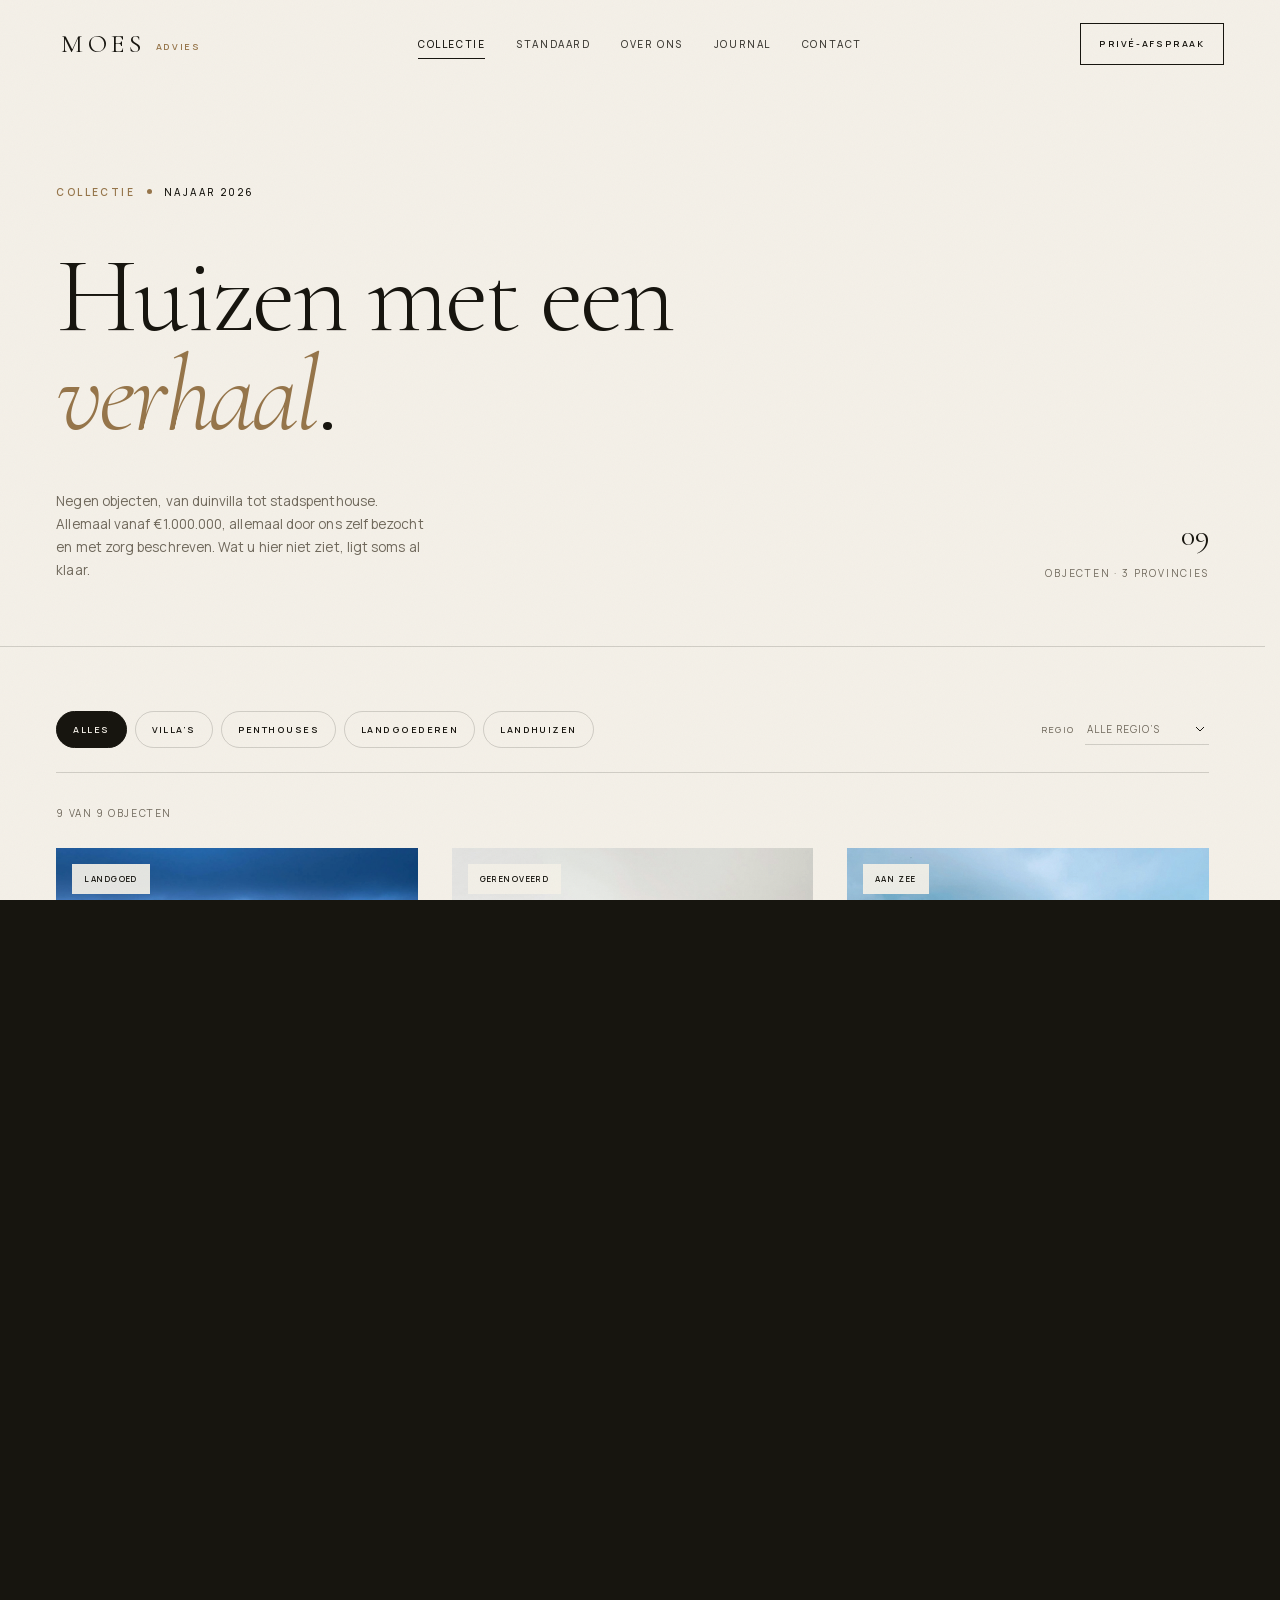
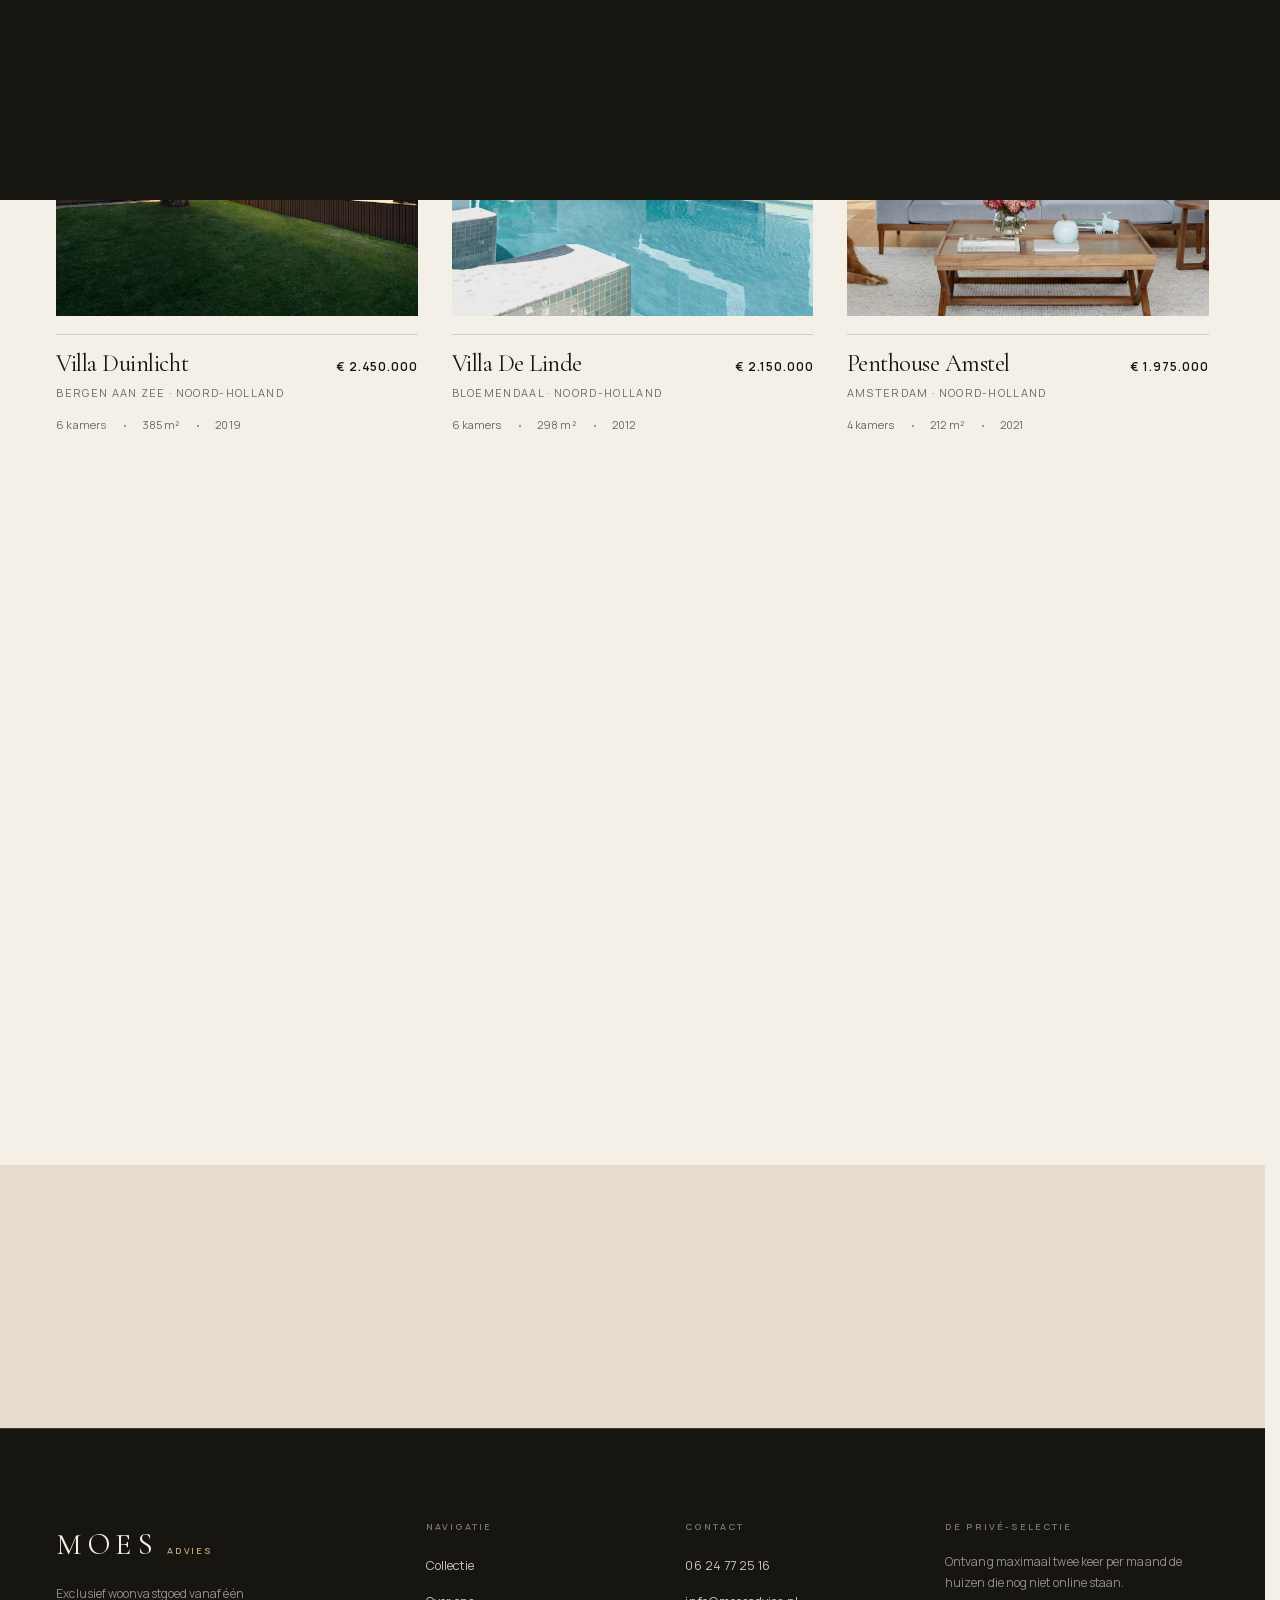
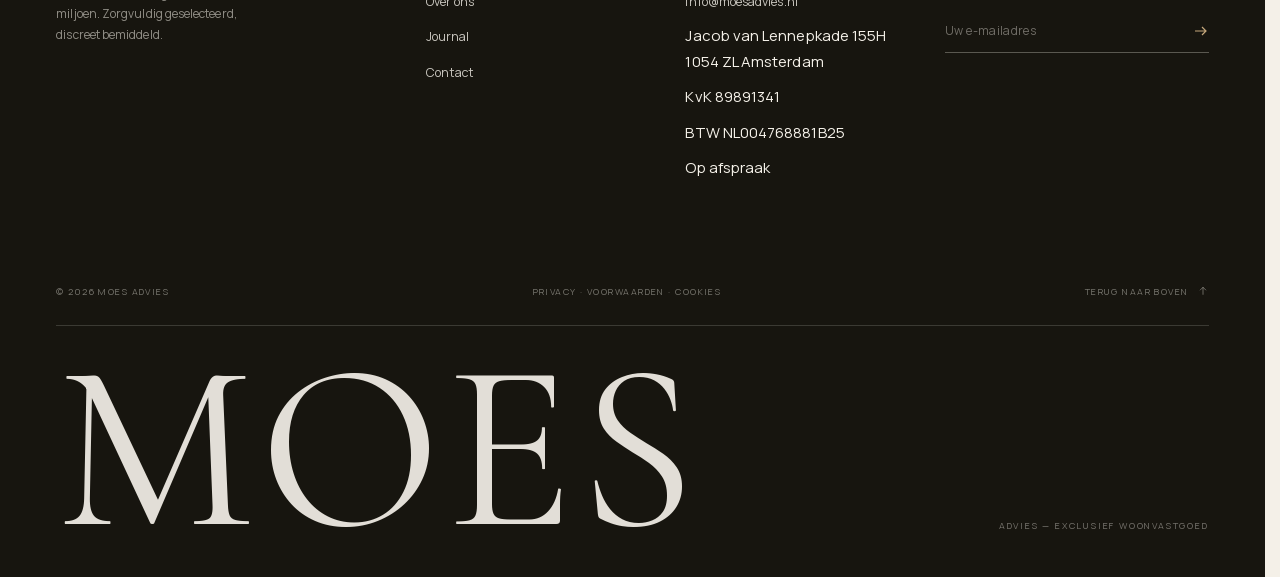
==== commit c7cb23ef: "Rebrand naar Moes Advies met bedrijfsgegevens en contact" ====
--- a/collectie.html
+++ b/collectie.html
@@ -3,16 +3,16 @@
 <head>
   <meta charset="UTF-8">
   <meta name="viewport" content="width=device-width, initial-scale=1">
-  <title>Collectie — negen huizen vanaf €1.000.000 | MILLE</title>
-  <meta name="description" content="Bekijk de volledige collectie van MILLE: negen villa’s, penthouses en landgoederen vanaf één miljoen euro in Noord-Holland, Utrecht en Zuid-Holland.">
-  <meta property="og:title" content="Collectie — negen huizen vanaf €1.000.000 | MILLE">
-  <meta property="og:description" content="Bekijk de volledige collectie van MILLE: negen villa’s, penthouses en landgoederen vanaf één miljoen euro in Noord-Holland, Utrecht en Zuid-Holland.">
+  <title>Collectie — negen huizen vanaf €1.000.000 | Moes Advies</title>
+  <meta name="description" content="Bekijk de volledige collectie van Moes Advies: negen villa’s, penthouses en landgoederen vanaf één miljoen euro in Noord-Holland, Utrecht en Zuid-Holland.">
+  <meta property="og:title" content="Collectie — negen huizen vanaf €1.000.000 | Moes Advies">
+  <meta property="og:description" content="Bekijk de volledige collectie van Moes Advies: negen villa’s, penthouses en landgoederen vanaf één miljoen euro in Noord-Holland, Utrecht en Zuid-Holland.">
   <meta property="og:type" content="website">
   <meta property="og:image" content="assets/img/villa-1.jpg">
   <meta name="theme-color" content="#17150f">
   <link rel="icon" href="assets/favicon.svg" type="image/svg+xml">
   <link rel="stylesheet" href="css/style.css">
-  <script>document.documentElement.classList.add('js');try{if(sessionStorage.getItem('mille-nav')==='1'){document.documentElement.classList.add('veil-on','skip-preloader');sessionStorage.removeItem('mille-nav');}}catch(e){}</script>
+  <script>document.documentElement.classList.add('js');try{if(sessionStorage.getItem('moes-nav')==='1'){document.documentElement.classList.add('veil-on','skip-preloader');sessionStorage.removeItem('moes-nav');}}catch(e){}</script>
 </head>
 <body>
   <a class="skip-link" href="#main">Naar de inhoud</a>
@@ -23,7 +23,7 @@
 
   <header class="site-header" data-header>
     <div class="header__inner">
-      <a class="brand" href="index.html" aria-label="MILLE — naar de homepage">MILLE<span class="brand__dot">.</span><span class="brand__sub">Exclusief woonvastgoed</span></a>
+      <a class="brand" href="index.html" aria-label="MOES ADVIES — naar de homepage">MOES<span class="brand__sub">ADVIES</span></a>
       <nav class="nav" aria-label="Hoofdnavigatie">
         <a class="nav__link" href="collectie.html">Collectie</a>
         <a class="nav__link" href="index.html#standaard">Standaard</a>
@@ -56,8 +56,8 @@
       </div>
     </div>
     <div class="menu__foot container">
-      <span>Bergen · Amsterdam · Utrecht</span>
-      <a href="tel:+31201234567">+31 20 123 45 67</a>
+      <span>Amsterdam · Bergen · Utrecht</span>
+      <a href="tel:+31624772516">06 24 77 25 16</a>
       <span>Est. 2011</span>
     </div>
   </div>
@@ -256,7 +256,7 @@
     <div class="container">
       <div class="footer__top">
         <div>
-          <div class="footer__brand">MILLE<span>.</span></div>
+          <div class="footer__brand">MOES<span>ADVIES</span></div>
           <p class="footer__tag">Exclusief woonvastgoed vanaf één miljoen. Zorgvuldig geselecteerd, discreet bemiddeld.</p>
         </div>
         <div class="footer__col">
@@ -271,10 +271,12 @@
         <div class="footer__col">
           <h4>Contact</h4>
           <ul>
-            <li><a href="tel:+31201234567">+31 20 123 45 67</a></li>
-            <li><a href="mailto:welkom@mille.nl">welkom@mille.nl</a></li>
-            <li>Eeuwigelaan 12<br>1861 CL Bergen</li>
-            <li>Op afspraak, ma–za</li>
+            <li><a href="tel:+31624772516">06 24 77 25 16</a></li>
+            <li><a href="mailto:info@moesadvies.nl">info@moesadvies.nl</a></li>
+            <li>Jacob van Lennepkade 155H<br>1054 ZL Amsterdam</li>
+            <li>KvK 89891341</li>
+            <li>BTW NL004768881B25</li>
+            <li>Op afspraak</li>
           </ul>
         </div>
         <div class="footer__news">
@@ -290,13 +292,13 @@
         </div>
       </div>
       <div class="footer__bottom">
-        <span>© <span data-year>2026</span> Mille Exclusief Woonvastgoed</span>
+        <span>© <span data-year>2026</span> Moes Advies</span>
         <span><a href="juridisch.html#privacy">Privacy</a> · <a href="juridisch.html#voorwaarden">Voorwaarden</a> · <a href="juridisch.html#cookies">Cookies</a></span>
         <a class="footer__toplink" href="#main" data-top>Terug naar boven
           <svg viewBox="0 0 16 16" fill="none" aria-hidden="true"><path d="M8 13V3M4 7l4-4 4 4" stroke="currentColor" stroke-width="1.2"/></svg>
         </a>
       </div>
-      <div class="footer__word" aria-hidden="true">MILLE<small>Exclusief woonvastgoed — NL</small></div>
+      <div class="footer__word" aria-hidden="true">MOES<small>ADVIES — EXCLUSIEF WOONVASTGOED</small></div>
     </div>
   </footer>
   <script src="js/main.js" defer></script>
--- a/css/style.css
+++ b/css/style.css
@@ -1,7 +1,7 @@
 @import url('../assets/fonts/fonts.css');
 
 /* ============================================================
-   MILLE — Exclusief woonvastgoed
+   MOES ADVIES — Exclusief woonvastgoed
    Design system & site styles
    ============================================================ */
 
@@ -217,14 +217,16 @@
 }
 .brand {
   justify-self: start; display: inline-flex; align-items: baseline; gap: 0;
-  font-family: var(--serif); font-size: 26px; font-weight: 400; letter-spacing: 0.22em; line-height: 1;
-  padding-left: 0.22em;
+  font-family: var(--serif); font-size: 26px; font-weight: 400; letter-spacing: 0.18em; line-height: 1;
+  padding-left: 0.18em;
 }
 .brand__dot { color: var(--bronze); font-size: 0.8em; margin-left: -0.18em; }
 .brand__sub {
-  display: none; margin-left: 10px; font-family: var(--sans); font-size: 8px; font-weight: 500;
-  letter-spacing: 0.2em; text-transform: uppercase; opacity: 0.55; transform: translateY(-1px);
-}
+  display: inline-block; margin-left: 10px; font-family: var(--sans); font-size: 9px; font-weight: 600;
+  letter-spacing: 0.18em; text-transform: uppercase; color: var(--bronze);
+  opacity: 1; transform: translateY(-2px);
+}
+.site-header[data-over] .brand__sub, body.menu-open .brand__sub { color: var(--bronze-light); }
 .nav { display: flex; align-items: center; gap: clamp(20px, 2.4vw, 38px); justify-self: center; }
 .nav__link {
   position: relative; font-size: 10px; font-weight: 500; letter-spacing: 0.16em; text-transform: uppercase;
@@ -511,8 +513,8 @@
 /* ---------- Footer ---------- */
 .site-footer { background: var(--ink); color: var(--ivory); border-top: 1px solid var(--line-light); padding-top: clamp(54px, 7vw, 90px); overflow: hidden; }
 .footer__top { display: grid; grid-template-columns: 1.5fr 1fr 1fr 1.2fr; gap: 40px; padding-bottom: clamp(48px, 6vw, 80px); }
-.footer__brand { font-family: var(--serif); font-size: 30px; letter-spacing: 0.2em; }
-.footer__brand span { color: var(--bronze-light); margin-left: -0.18em; letter-spacing: 0; }
+.footer__brand { display: flex; align-items: baseline; gap: 9px; font-family: var(--serif); font-size: 30px; letter-spacing: 0.18em; }
+.footer__brand span { font-family: var(--sans); font-size: 9px; font-weight: 600; letter-spacing: 0.2em; color: var(--bronze-light); }
 .footer__tag { margin-top: 14px; font-size: 12px; color: rgba(244, 240, 232, 0.55); max-width: 26ch; }
 .footer__col h4, .footer__news h4 { font-family: var(--sans); font-size: 9px; font-weight: 600; letter-spacing: 0.22em; text-transform: uppercase; color: rgba(244, 240, 232, 0.45); margin-bottom: 18px; }
 .footer__col ul { display: flex; flex-direction: column; gap: 10px; }
@@ -783,7 +785,7 @@
 .form-success h3 { font-size: 32px; }
 .form-success p { margin-top: 10px; color: var(--muted); font-size: 12.5px; }
 @keyframes fadeUp { from { opacity: 0; transform: translateY(14px); } to { opacity: 1; transform: none; } }
-.contact__note { margin-top: 26px; padding-top: 18px; border-top: 1px solid var(--line); font-size: 10px; line-height: 1.8; color: var(--muted); }
+.contact__note { margin-top: 0; padding-top: 18px; border-top: 1px solid var(--line); font-size: 10px; line-height: 1.8; color: var(--muted); }
 .contact__note strong { color: var(--ink); font-weight: 600; }
 
 /* ---------- Lightbox ---------- */
@@ -831,9 +833,6 @@
 .magnetic { display: inline-block; }
 
 /* ---------- Responsive ---------- */
-@media (min-width: 1200px) {
-  .brand__sub { display: inline; }
-}
 @media (max-width: 1180px) {
   .hero__title { font-size: clamp(3.2rem, 10vw, 7.4rem); }
   .footer__top { grid-template-columns: 1.4fr 1fr 1fr; }
